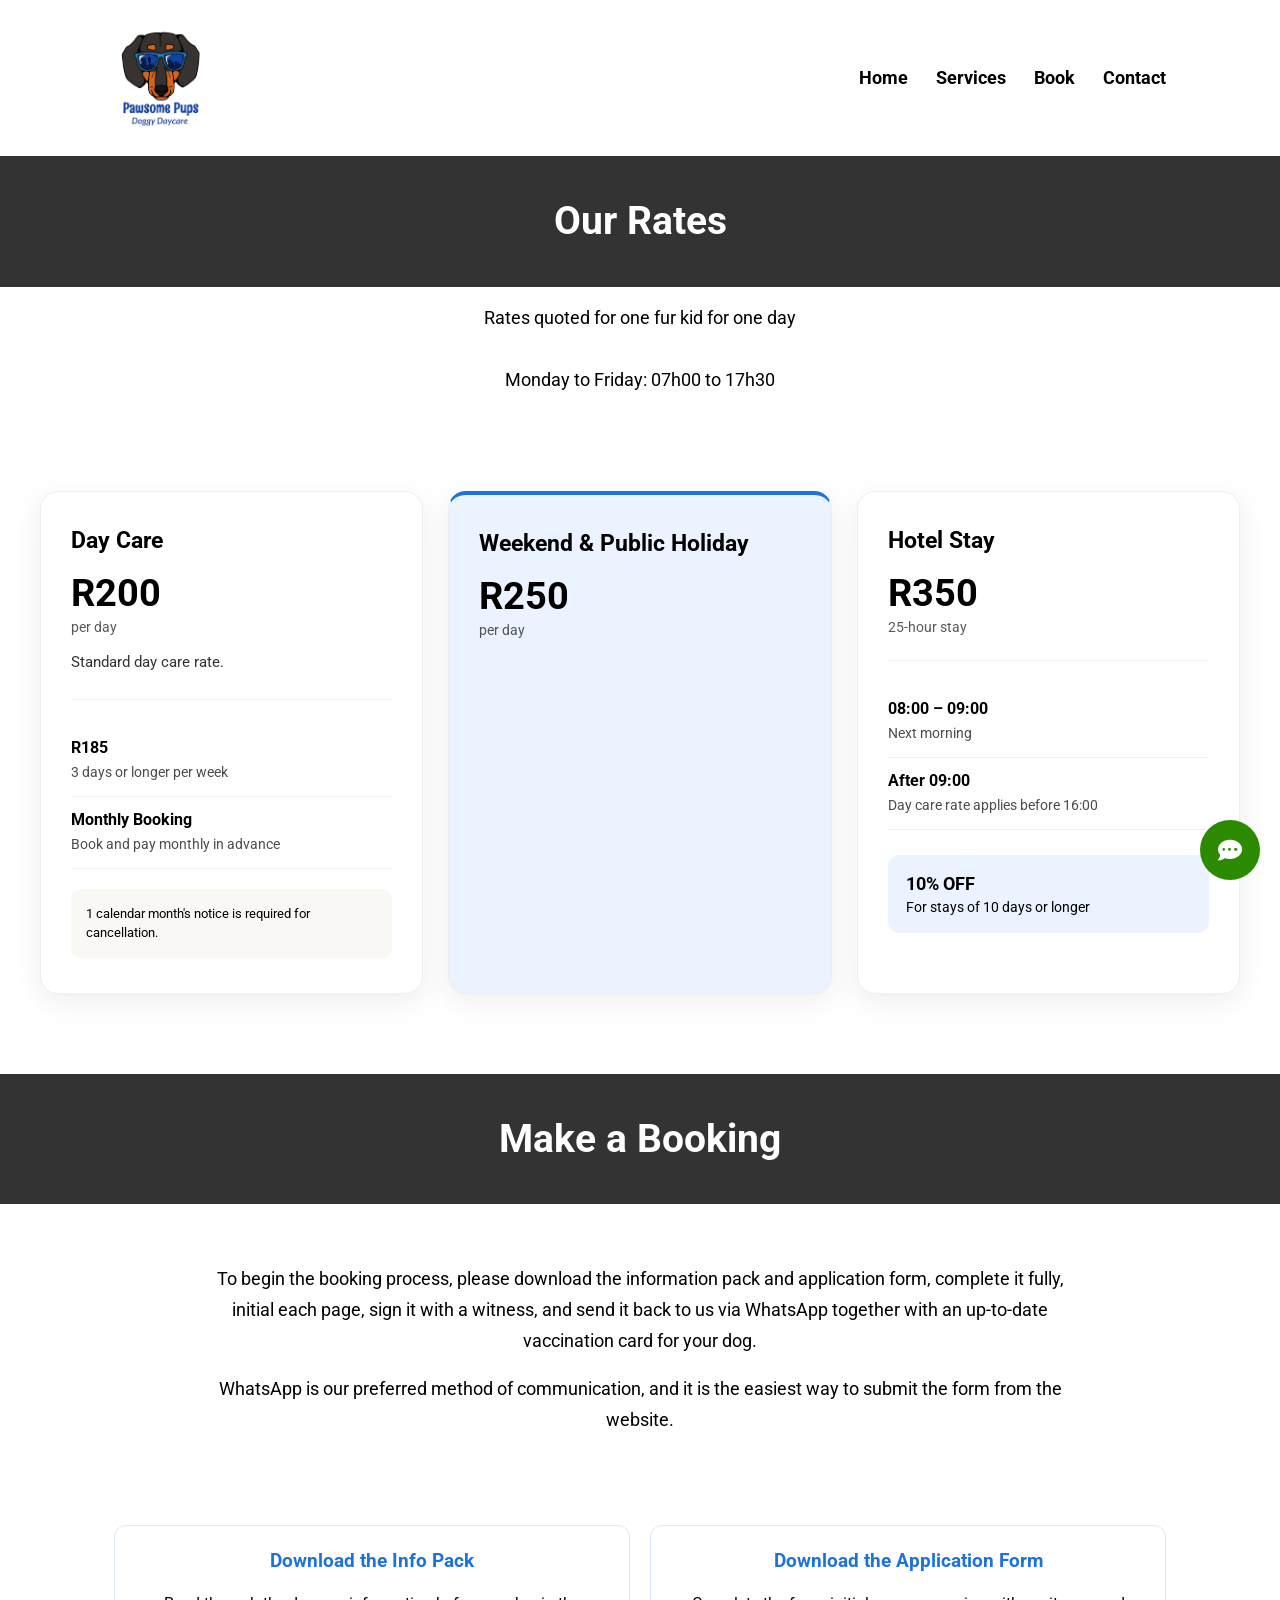
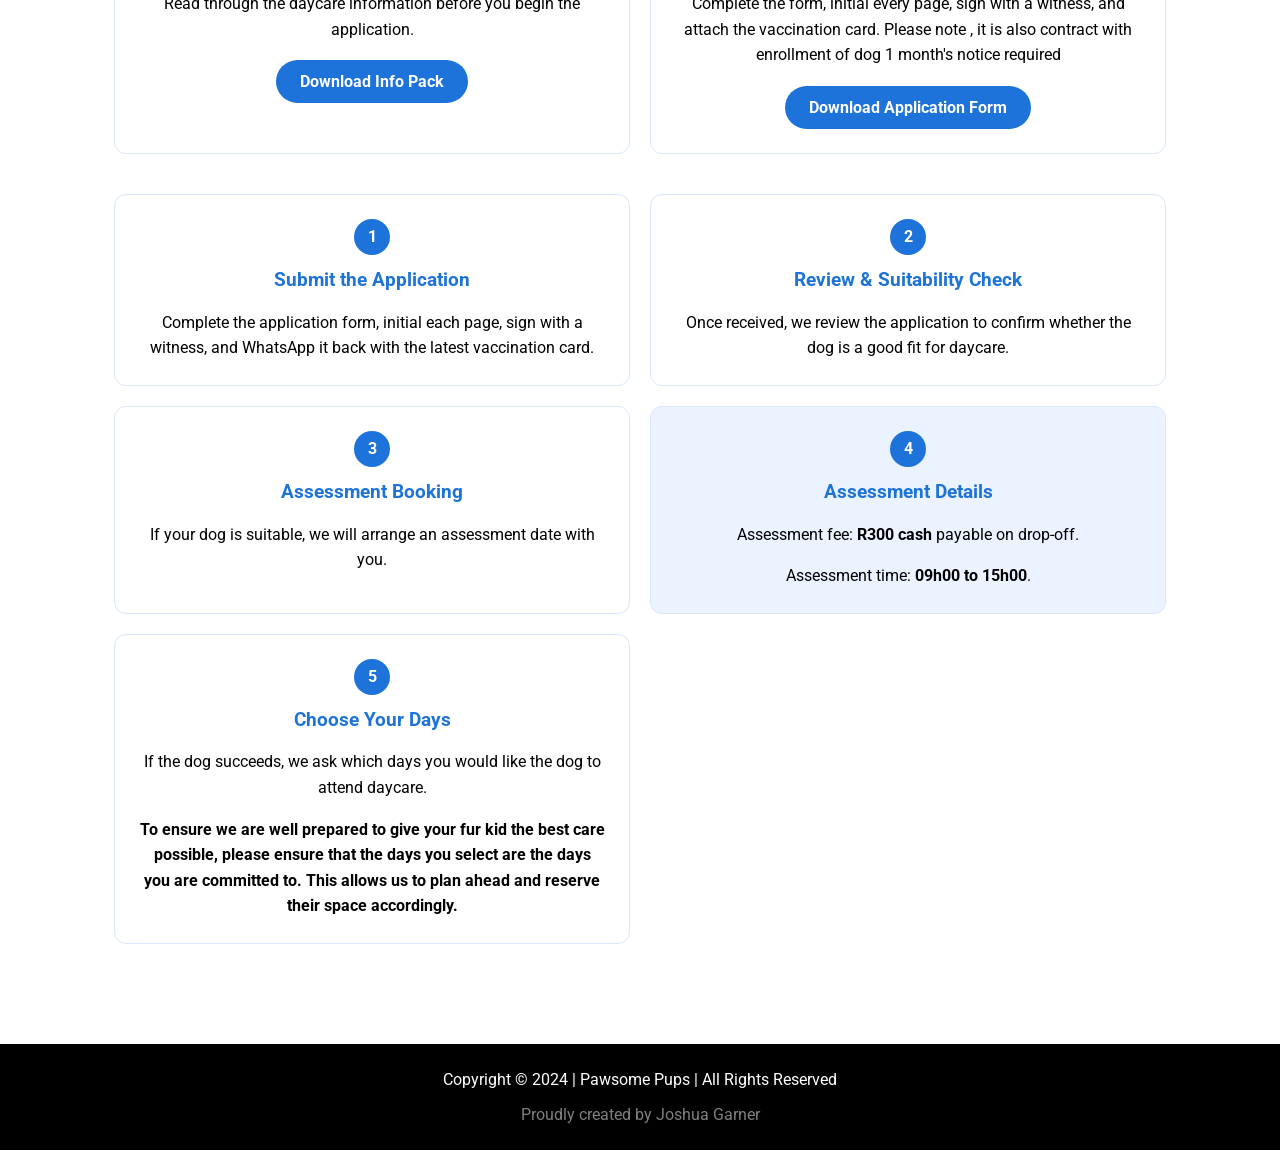
==== booking.html @ 21073483 "Links updated" ====
<!DOCTYPE html>
<html lang="en">
<head>
    <meta charset="UTF-8">
    <meta name="viewport" content="width=device-width, initial-scale=1.0">
    <title>Pawsome Pups</title>
    <link rel="icon" href="/favicon.ico" type="image/x-icon">
    <link rel="preconnect" href="https://fonts.googleapis.com">
    <link rel="preconnect" href="https://fonts.gstatic.com" crossorigin>
    <link href="https://fonts.googleapis.com/css2?family=Roboto:wght@400;500;700&display=swap" rel="stylesheet">
    <link rel="stylesheet" href="styles.css">
    <link rel="stylesheet" href="https://cdnjs.cloudflare.com/ajax/libs/font-awesome/6.1.1/css/all.min.css">
</head>
<body>

    <div class="header">
        <a href="/" class="logo" aria-label="Pawsome Pups Home">
            <img src="img/Logo.png" alt="Pawsome Pups logo" />
        </a>

        <div class="nav-group right-nav navbar">
            <a href="/">Home</a>
            <a href="/services">Services</a>
            <a href="/booking">Book</a>
            <a href="/contact">Contact</a>
        </div>

        <div class="burger">
            <i class="fas fa-bars"></i>
            <i class="fas fa-times" style="display: none;"></i>
        </div>
    </div>

     <div class="title"><h2>Our Rates</h2></div>

    <div class="rates-intro">
      <p>Rates quoted for one fur kid for one day</p>

      <p>Monday to Friday: 07h00 to 17h30 </p>
    </div>
<section class="rates-section">
  <div class="rates-container">


    <div class="rates-grid">

      <!-- Day Care -->
      <div class="rate-card">
        <h3>Day Care</h3>

        <div class="price">
          <span>R200</span>
          <small>per day</small>
        </div>

        <p>Standard day care rate.</p>

        <div class="rate-divider"></div>

        <div class="rate-detail">
          <strong>R185</strong>
          <span>3 days or longer per week</span>
        </div>

        <div class="rate-detail">
          <strong>Monthly Booking</strong>
          <span>Book and pay monthly in advance</span>
        </div>

        <div class="rate-note">
        
          <p>1 calendar month's notice is required for cancellation.</p>
        </div>
      </div>


      <!-- Weekend & Public Holiday -->
      <div class="rate-card highlight-card">
        
        <h3>Weekend & Public Holiday</h3>

        <div class="price">
          <span>R250</span>
          <small>per day</small>
        </div>

        <!-- <p>Special rates apply for weekends and public holidays.</p> -->
      </div>


      <!-- Hotel -->
      <div class="rate-card">
        
        <h3>Hotel Stay</h3>

        <div class="price">
          <span>R350</span>
          <small>25-hour stay</small>
        </div>

        <div class="rate-divider"></div>

        <div class="rate-detail">
          <strong>08:00 – 09:00</strong>
          <span>Next morning</span>
        </div>

        <div class="rate-detail">
          <strong>After 09:00</strong>
          <span>Day care rate applies before 16:00</span>
        </div>

        <div class="discount">
          <strong>10% OFF</strong>
          <span>For stays of 10 days or longer</span>
        </div>
      </div>

    </div>
  </div>
</section>
    </div>

    <div class="title"><h2>Make a Booking</h2></div>
    <div class="booking-section" id="booking">
        <div class="booking-intro">
            <p>
                To begin the booking process, please download the information pack and application form, complete it fully,
                initial each page, sign it with a witness, and send it back to us via WhatsApp together with an up-to-date
                vaccination card for your dog.
            </p>
            <p>
                WhatsApp is our preferred method of communication, and it is the easiest way to submit the
                form from the website.
            </p>
         
        </div>

        <div class="booking-docs">
            <div class="doc-card">
                <h3>Download the Info Pack</h3>
                <p>Read through the daycare information before you begin the application.</p>
                <a href="pdf/Pawsome Pups Doggy Daycare  Information Pack 092026.pdf" download class="doc-button">Download Info Pack</a>
            </div>

            <div class="doc-card">
                <h3>Download the Application Form</h3>
                <p>Complete the form, initial every page, sign with a witness, and attach the vaccination card. Please note , it is also contract with enrollment of dog 1 month's notice required</p>
                <a href="pdf/Pawsome Pups Doggy Daycare Application Form 092026.pdf" download class="doc-button">Download Application Form</a>
            </div>
        </div>

        <div class="booking-steps">
            <div class="step-card">
                <span class="step-number">1</span>
                <h3>Submit the Application</h3>
                <p>Complete the application form, initial each page, sign with a witness, and WhatsApp it back with the latest vaccination card.</p>
            </div>

            <div class="step-card">
                <span class="step-number">2</span>
                <h3>Review & Suitability Check</h3>
                <p>Once received, we review the application to confirm whether the dog is a good fit for daycare.</p>
            </div>

            <div class="step-card">
                <span class="step-number">3</span>
                <h3>Assessment Booking</h3>
                <p>If your dog is suitable, we will arrange an assessment date with you.</p>
            </div>

            <div class="step-card highlight-card">
                <span class="step-number">4</span>
                <h3>Assessment Details</h3>
                <p>Assessment fee: <strong>R300 cash</strong> payable on drop-off.</p>
                <p>Assessment time: <strong>09h00 to 15h00</strong>.</p>
            </div>

            <div class="step-card">
                <span class="step-number">5</span>
                <h3>Choose Your Days</h3>
                <p>If the dog succeeds, we ask which days you would like the dog to attend daycare.</p>
                <p><b>To ensure we are well prepared to give your fur kid the best care possible, please ensure that the days you select are the days you are committed to. This allows us to plan ahead and reserve their space accordingly.</b></p>
            </div>
        </div>

        
    </div>

  <div class="footer">
    <p>Copyright &copy; 2024 | Pawsome Pups | All Rights Reserved</p>
    <p class="creator">Proudly created by <a href="http://joshuagarnerwebsite.com" target="_blank" class="creator-link">Joshua Garner</a></p>
</div>


<div id="socialMediaFloat" class="social-circle">
    <div class="social-icon" id="socialToggle">
        <i class="fas fa-comment-dots"></i>
    </div>
    <a href="https://facebook.com" class="social-icon hidden" target="_blank">
        <i class="fa fa-envelope"></i>
    </a>
    <a href="https://twitter.com" class="social-icon hidden" target="_blank">
        <i class="fa fa-phone"></i>
    </a>
    <a href="https://instagram.com" class="social-icon hidden" target="_blank">
        <i class="fab fa-whatsapp"></i>
    </a>
</div>

<script>
    var socialToggle = document.getElementById('socialToggle');
    var socialIcons = document.querySelectorAll('.social-icon.hidden');

    function toggleSocialIcons() {
        socialIcons.forEach(function(icon, index) {
            setTimeout(function() {
                icon.classList.toggle('hidden');
            }, index * 30);
        });
        socialToggle.children[0].classList.toggle('fa-comment-dots hidden');
        socialToggle.children[0].classList.toggle('fa-times');
    }
    socialToggle.addEventListener('click', toggleSocialIcons);

    document.addEventListener('DOMContentLoaded', function() {
  var burger = document.querySelector('.burger');
  var navbar = document.querySelector('.navbar');

  function toggleMenu() {
    burger.classList.toggle('active');
    navbar.classList.toggle('active');
  }

  burger.addEventListener('click', toggleMenu);
});
</script>

</body>
</html>
---- styles.css ----
body {
  font-family: 'Roboto', Arial, sans-serif;
  margin: 0;
  padding: 0;
  overflow-x: hidden;
  width: 100%;
  max-width: 100vw;
  word-wrap: break-word;
  overflow-wrap: break-word;
}

* {
  box-sizing: border-box;
}

html {
  scroll-behavior: smooth;
  overflow-x: hidden;
  width: 100%;
  overflow-wrap: break-word;
  word-wrap: break-word;
}

.header {
  background-color: #fff;
  color: black;
  padding: 18px 100px;
  display: flex;
  align-items: center;
  justify-content: space-between;
  position: relative;
  gap: 20px;
  min-height: 98px;
}

@media (max-width: 768px) {
  .header {
    padding: 12px 30px;
    min-height: 70px;
  }
}

@media (max-width: 480px) {
  .header {
    padding: 10px 15px;
    min-height: 60px;
  }
}

.logo {
  margin: 0;
  max-width: none;
  text-decoration: none;
  display: flex;
  align-items: center;
  justify-content: flex-start;
  flex-shrink: 0;
}

.logo img {
  display: block;
  max-height: 120px;
  width: auto;
}

@media (max-width: 768px) {
  .logo img {
    max-height: 92px;
  }
}

@media (max-width: 480px) {
  .logo img {
    max-height: 72px;
  }
}

.nav-group {
  display: flex;
  align-items: center;
  gap: 0;
  min-height: 52px;
}

@media (max-width: 768px) {
  .nav-group a {
    font-size: 11px;
    padding: 10px 11px;
  }
}

@media (max-width: 480px) {
  .right-nav {
    display: none;
  }

  .nav-group {
    display: none;
  }
}

.left-nav {
  display: none;
}

.right-nav {
  justify-content: flex-end;
  margin-left: auto;
}

.navbar,
.nav-group {
  display: flex;
}

.navbar a,
.nav-group a {
  display: flex;
  align-items: center;
  justify-content: center;
  color: black;
  text-align: center;
  padding: 12px 14px;
  text-decoration: none;
  font-size: 18px;
  margin-left: 0;
  font-weight: bold;
  line-height: 1.2;
  min-height: 46px;
}

.navbar a:hover,
.nav-group a:hover {
  background-color: #777;
}

.hero-section {
  height: 650px;
  width: 100%;
  position: relative;
  overflow: hidden;
}

@media (max-width: 768px) {
  .hero-section {
    height: 450px;
  }
}

@media (max-width: 480px) {
  .hero-section {
    height: 350px;
  }
}

.hero-slider {
  position: absolute;
  inset: 0;
}

.hero-slide {
  position: absolute;
  inset: 0;
  display: flex;
  align-items: center;
  justify-content: center;
  background-size: cover;
  background-position: center;
  background-repeat: no-repeat;
  opacity: 0;
  transition: opacity 0.8s ease;
}

.hero-slide::after {
  content: '';
  position: absolute;
  inset: 0;
  background: rgba(0, 0, 0, 0.35);
}

.hero-slide.is-active {
  opacity: 1;
}

.slide-1 {
  background-image: linear-gradient(rgba(0, 0, 0, 0.35), rgba(0, 0, 0, 0.35)), url('img/WhatsApp Image 2026-07-29 at 14.00.16 (1).jpeg');
}

.slide-2 {
  background-image: linear-gradient(rgba(0, 0, 0, 0.35), rgba(0, 0, 0, 0.35)),  url('img/WhatsApp Image 2026-07-29 at 13.58.35.jpeg');
}

.slide-3 {
  background-image: linear-gradient(rgba(0, 0, 0, 0.15), rgba(0, 0, 0, 0.15)), url('img/WhatsApp Image 2026-07-29 at 14.10.54.jpeg');
}

.hero-content {
  position: relative;
  z-index: 1;
  text-align: center;
  color: white;
}

.hero-logo {
  max-width: 200px;
  height: auto;
  display: block;
  margin: 0 auto 25px;
}

.hero-content h2 {
  margin-top: 0;
  font-size: 60px;
  padding-bottom: 5px;
}

@media (max-width: 768px) {
  .hero-content h2 {
    font-size: 40px;
  }
}

@media (max-width: 480px) {
  .hero-content h2 {
    font-size: 28px;
  }
}

.hero-content p {
  margin-top: 0;
  margin-bottom: 20px;
  font-size: 30px;
}

@media (max-width: 768px) {
  .hero-content p {
    font-size: 18px;
  }
}

@media (max-width: 480px) {
  .hero-content p {
    font-size: 14px;
    margin-bottom: 15px;
  }
}

.hero-book-btn {
  display: inline-block;
  background: #1d73d9;
  color: #fff;
  text-decoration: none;
  font-weight: bold;
  padding: 14px 28px;
  border-radius: 999px;
  transition: background 0.3s ease, transform 0.3s ease;
}

@media (max-width: 480px) {
  .hero-book-btn {
    padding: 10px 20px;
    font-size: 14px;
  }
}

.hero-book-btn:hover {
  background: #1458ac;
  transform: translateY(-2px);
}

.hero-dots {
  position: absolute;
  left: 50%;
  bottom: 24px;
  transform: translateX(-50%);
  z-index: 2;
  display: flex;
  gap: 10px;
}

.hero-dot {
  width: 12px;
  height: 12px;
  border: none;
  border-radius: 50%;
  background: rgba(255, 255, 255, 0.7);
  cursor: pointer;
}

.hero-dot.is-active {
  background: #fff;
  transform: scale(1.2);
}

.about-section,
.services-section {
  padding: 20px;
  text-align: center;
  width: 100%;
}

@media (max-width: 768px) {
  .about-section,
  .services-section {
    padding: 15px;
  }
}

@media (max-width: 480px) {
  .about-section,
  .services-section {
    padding: 10px;
  }
}

.about-section {
  max-width: 1200px;
  margin: 0 auto;
  padding: 80px 20px;
  border-radius: 18px;
  overflow: hidden;
}

@media (max-width: 768px) {
  .about-section {
    padding: 50px 20px;
  }
}

@media (max-width: 480px) {
  .about-section {
    padding: 30px 15px;
  }
}

.about-grid {
  display: grid;
  grid-template-columns: 1fr 1fr;
  gap: 40px;
  align-items: center;
  text-align: left;
}

@media (max-width: 768px) {
  .about-grid {
    grid-template-columns: 1fr;
    gap: 20px;
  }
}

.about-image-placeholder {
  min-height: 320px;
  background: #f4f4f4;
  border: none;
  border-radius: 0;
  display: flex;
  align-items: center;
  justify-content: center;
  overflow: hidden;
}

.about-image-placeholder img {
  display: block;
  width: 100%;
  height: 100%;
  object-fit: cover;
  border-radius: 18px;
}

.about-copy p {
  margin: 0 0 20px;
  line-height: 1.6;
}

@media (max-width: 480px) {
  .about-copy p {
    margin: 0 0 15px;
    font-size: 14px;
  }
}

.testimonial-cards {
  display: flex;
  justify-content: space-around;
  flex-wrap: wrap;
  margin: 20px 0;
  padding-top: 30px;
  padding-bottom: 30px;
}

.testimonial-section {
  max-width: 900px;
  margin: 0 auto;
  padding: 40px 20px;
  position: relative;
  display: flex;
  align-items: center;
  gap: 20px;
}

.google-review-summary {
  display: flex;
  align-items: center;
  justify-content: center;
  flex-wrap: wrap;
  gap: 9px;
  padding: 26px 16px 0;
  color: #333;
}

.google-review-rating {
  font-size: 24px;
  font-weight: 700;
}

.google-review-stars,
.testimonial-stars {
  color: #f4b400;
  letter-spacing: 3px;
}

.google-review-stars {
  font-size: 21px;
}

.google-review-count {
  font-size: 14px;
  color: #666;
}

.testimonial-slider {
  position: relative;
  min-height: 300px;
  padding: 20px;
  flex: 1;
}

.testimonial-arrow {
  width: 50px;
  height: 50px;
  border: 2px solid #fff;
  border-radius: 50%;
  background-color: #fff;
  color: #1d73d9;
  font-size: 20px;
  cursor: pointer;
  display: flex;
  align-items: center;
  justify-content: center;
  transition: all 0.3s ease;
  flex-shrink: 0;
}

.testimonial-arrow:hover {
  color: #1d73d9;
  transform: scale(1.1);
  box-shadow: 0 4px 12px rgba(29, 115, 217, 0.4);
}

.testimonial-prev {
  order: -1;
}

.testimonial-next {
  order: 1;
}

.testimonial-slide {
  display: none;
  opacity: 0;
  transition: opacity 0.6s ease-in-out;
}

.testimonial-slide.is-active {
  display: block;
  opacity: 1;
}

.testimonial-card {
  flex-basis: 30%;
  box-shadow: 0 10px 28px rgba(0, 0, 0, 0.16);
  margin: 10px auto;
  padding: 40px 30px;
  text-align: center;
  border-radius: 16px;
  transition: transform 0.3s ease, box-shadow 0.3s ease;
  background: #fff;
  max-width: 600px;
}

.testimonial-card:hover {
  transform: translateY(-8px) scale(1.02);
  box-shadow: 0 8px 18px rgba(0,0,0,0.22);
}

.testimonial-card p {
  font-style: italic;
  text-align: center;
  font-size: 16px;
  line-height: 1.6;
  color: #333;
}

.testimonial-card blockquote {
  margin: 16px 0;
  color: #333;
  font-size: 16px;
  font-style: italic;
  line-height: 1.7;
  text-align: center;
}

.testimonial-author {
  margin: 20px 0 0;
  font-style: normal !important;
  font-weight: 700;
}

.testimonial-author span {
  display: block;
  margin-top: 6px;
  color: #777;
  font-size: 13px;
  font-weight: 400;
}

.testimonial-stars {
  font-size: 20px;
}

.testimonial-author p {
  margin-top: 20px;
}

.testimonial-dots {
  display: flex;
  justify-content: center;
  gap: 12px;
  padding: 20px 0;
  margin-top: 20px;
}

.testimonial-dot {
  width: 12px;
  height: 12px;
  border: 2px solid #1d73d9;
  border-radius: 50%;
  background-color: transparent;
  cursor: pointer;
  transition: background-color 0.3s ease, transform 0.3s ease;
  padding: 0;
}

.testimonial-dot:hover {
  transform: scale(1.2);
}

.testimonial-dot.is-active {
  background-color: #1d73d9;
}

.testimonial-pagination {
  display: flex;
  justify-content: center;
  padding: 0 0 24px;
  width: 100%;
}

.google-reviews-link-wrap {
  padding: 0 16px 42px;
  text-align: center;
}

.google-reviews-link {
  display: inline-block;
  padding: 12px 22px;
  border-radius: 6px;
  background: #1d73d9;
  color: #fff;
  font-weight: 700;
  text-decoration: none;
  transition: background-color 0.2s ease, transform 0.2s ease;
}

.google-reviews-link:hover {
  background: #1559a8;
  transform: translateY(-2px);
}

@media (max-width: 768px) {
  .testimonial-section {
    padding: 30px 10px;
    gap: 10px;
  }

  .testimonial-arrow {
    width: 40px;
    height: 40px;
    font-size: 16px;
  }

  .testimonial-card {
    flex-basis: 45%;
    padding: 30px 20px;
  }
}

@media (max-width: 480px) {
  .testimonial-section {
    gap: 8px;
    padding: 20px 10px;
  }

  .testimonial-arrow {
    width: 36px;
    height: 36px;
    font-size: 14px;
  }

  .testimonial-card {
    flex-basis: 100%;
    padding: 25px 15px;
  }
  
  .testimonial-card p {
    font-size: 14px;
  }

  .testimonial-card blockquote {
    font-size: 14px;
  }
}

.title {
  background-color: #333;
  color: #fff;
  font-size: 26px;
  text-align: center;
  margin: 0;
  padding: 10px 0;
}

@media (max-width: 768px) {
  .title {
    font-size: 22px;
    padding: 8px 0;
  }
}

@media (max-width: 480px) {
  .title {
    font-size: 18px;
    padding: 6px 0;
  }
}

.services-section {
  background-color: #fff;
}

.footer {
  background-color: #000;
  color: white;
  text-align: center;
  padding: 10px 20px;
  position: relative;
  bottom: 0;
  width: 100%;
}

@media (max-width: 480px) {
  .footer {
    padding: 8px 10px;
  }
}

.footer p {
  text-align: center;
}

.creator {
  text-align: center;
  opacity: 0.5;
}

.creator-link {
  text-decoration: none;
  color: inherit;
}

.creator-link:hover {
  text-decoration: underline;
}

.product-cards {
  display: flex;
  justify-content: space-around;
  flex-wrap: wrap;
  margin: 10px 0;
}

@media (max-width: 768px) {
  .product-cards {
    flex-direction: column;
    align-items: center;
  }
}

.product-card {
  flex-basis: 40%;
  box-shadow: 0 4px 12px rgba(0, 0, 0, 0.12);
  margin: 10px;
  padding: 10px;
  text-align: center;
  display: flex;
  flex-direction: column;
  border-radius: 16px;
  transition: transform 0.3s ease, box-shadow 0.3s ease;
}

@media (max-width: 768px) {
  .product-card {
    flex-basis: 90%;
    max-width: 100%;
    margin: 10px 0;
  }
}

@media (max-width: 480px) {
  .product-card {
    flex-basis: 100%;
    margin: 10px 0;
    padding: 15px;
  }
}

.product-card:hover {
  transform: translateY(-8px) scale(1.02);
  box-shadow: 0 8px 18px rgba(0,0,0,0.22);
}

.product-card img {
  max-width: 100%;
  height: auto;
  border-radius: 5px;
}

.services-page-intro {
  max-width: 1100px;
  margin: 0 auto;
  padding: 30px 20px 0;
  text-align: center;
}

@media (max-width: 480px) {
  .services-page-intro {
    padding: 15px 10px 0;
  }
}

.services-page-intro .container.narrow {
  max-width: 800px;
  margin: 0 auto;
  text-align: center;
}

.services-page-intro p {
  margin: 0;
  font-size: 18px;
  line-height: 1.7;
  text-align: center;
}

@media (max-width: 768px) {
  .services-page-intro p {
    font-size: 1rem;
  }
}

@media (max-width: 480px) {
  .services-page-intro p {
    font-size: 0.9rem;
  }
}

.services-page-services {
  padding-top: 10px;
}

.facilities-section {
  max-width: 1200px;
  margin: 0 auto;
  padding: 30px 20px 50px;
}

@media (max-width: 768px) {
  .facilities-section {
    padding: 20px 15px 30px;
  }
}

@media (max-width: 480px) {
  .facilities-section {
    padding: 15px 10px 20px;
  }
}

.facilities-gallery {
  display: grid;
  grid-template-columns: repeat(3, minmax(0, 1fr));
  gap: 24px;
}

@media (max-width: 768px) {
  .facilities-gallery {
    grid-template-columns: repeat(2, minmax(0, 1fr));
    gap: 16px;
  }
}

@media (max-width: 480px) {
  .facilities-gallery {
    grid-template-columns: 1fr;
    gap: 12px;
  }
}

.facility-card {
  background: #fff;
  border-radius: 16px;
  box-shadow: 0 4px 12px rgba(0, 0, 0, 0.08);
  overflow: hidden;
  text-align: center;
  transition: transform 0.3s ease, box-shadow 0.3s ease;
  cursor: pointer;
}

.facility-card:hover {
  transform: translateY(-4px);
  box-shadow: 0 8px 20px rgba(0, 0, 0, 0.12);
}

.facility-card img {
  display: block;
  width: 100%;
  height: 380px;
  object-fit: cover;
  transition: transform 0.3s ease;
}

@media (max-width: 768px) {
  .facility-card img {
    height: 370px;
  }
}

@media (max-width: 480px) {
  .facility-card img {
    height: 350px;
  }
}

.facility-card:hover img {
  transform: scale(1.05);
}

.facility-card h3 {
  margin: 0;
  padding: 16px;
  color: #1d73d9;
}

@media (max-width: 480px) {
  .facility-card h3 {
    padding: 12px;
    font-size: 16px;
  }
}

.service-view-btn {
  display: inline-block;
  margin: 18px auto 0;
  background: #1d73d9;
  color: #fff;
  text-decoration: none;
  font-weight: bold;
  padding: 10px 20px;
  border-radius: 999px;
  transition: background 0.3s ease, transform 0.3s ease;
}

.service-view-btn:hover {
  background: #1458ac;
  transform: translateY(-2px);
}



.rates-intro p {
  margin: 0 0 18px;
  font-size: 18px;
  line-height: 1.5;
  text-align: center;
  padding-top: 17px;
}

.rates-section {
  padding: 80px 20px;
}

.rates-container {
  max-width: 1200px;
  margin: 0 auto;
}

.rates-heading {
  text-align: center;
  max-width: 650px;
  margin: 0 auto 45px;
}

.rates-label {
  display: inline-block;
  font-size: 13px;
  font-weight: 700;
  letter-spacing: 2px;
  margin-bottom: 10px;
  text-transform: uppercase;
}

.rates-heading h2 {
  margin: 0 0 12px;
  font-size: 38px;
  line-height: 1.2;
}

.rates-heading p {
  margin: 0;
  font-size: 16px;
  line-height: 1.6;
}

/* Cards */

.rates-grid {
  display: grid;
  grid-template-columns: repeat(3, 1fr);
  gap: 25px;
}

.rate-card {
  background: #ffffff;
  border-radius: 18px;
  padding: 35px 30px;
  box-shadow: 0 8px 30px rgba(0, 0, 0, 0.07);
  border: 1px solid #eee;
  transition: transform 0.3s ease, box-shadow 0.3s ease;
}

.rate-card:hover {
  transform: translateY(-5px);
  box-shadow: 0 15px 35px rgba(0, 0, 0, 0.1);
}

/* Icon */

.rate-icon {
  width: 55px;
  height: 55px;
  display: flex;
  align-items: center;
  justify-content: center;
  background: #f5eee7;
  border-radius: 50%;
  font-size: 25px;
  margin-bottom: 20px;
}

.rate-card h3 {
  font-size: 23px;
  margin: 0 0 20px;
}

/* Main price */

.price {
  margin-bottom: 15px;
}

.price span {
  display: block;
  font-size: 38px;
  font-weight: 700;
  line-height: 1;
}

.price small {
  display: block;
  margin-top: 7px;
  font-size: 14px;
  opacity: 0.65;
}

.rate-card > p {
  font-size: 15px;
  line-height: 1.6;
  opacity: 0.8;
}

/* Divider */

.rate-divider {
  height: 1px;
  background: #eee;
  margin: 25px 0;
}

/* Details */

.rate-detail {
  display: flex;
  flex-direction: column;
  gap: 5px;
  padding: 13px 0;
  border-bottom: 1px solid #f1f1f1;
}

.rate-detail strong {
  font-size: 16px;
}

.rate-detail span {
  font-size: 14px;
  line-height: 1.5;
  opacity: 0.7;
}

/* Notice */

.rate-note {
  display: flex;
  gap: 10px;
  align-items: flex-start;
  margin-top: 20px;
  padding: 15px;
  background: #faf8f5;
  border-radius: 10px;
}

.rate-note span {
  font-size: 18px;
}

.rate-note p {
  margin: 0;
  font-size: 13px;
  line-height: 1.5;
}

/* Discount */

.discount {
  margin-top: 25px;
  padding: 18px;
  border-radius: 12px;
  background: #EAF3FF;
  display: flex;
  flex-direction: column;
  gap: 5px;
}

.discount strong {
  font-size: 18px;
}

.discount span {
  font-size: 14px;
}

/* Highlight card */

.highlight-card {
  border-top: 4px solid #1d73d9;
}


/* =========================
   MOBILE
========================= */

@media (max-width: 900px) {
  .rates-grid {
    grid-template-columns: 1fr;
    max-width: 550px;
    margin: 0 auto;
  }

  .rates-heading h2 {
    font-size: 32px;
  }
}

@media (max-width: 480px) {
  .rates-section {
    padding: 60px 15px;
  }

  .rate-card {
    padding: 28px 22px;
  }

  .rates-heading h2 {
    font-size: 28px;
  }

  .price span {
    font-size: 34px;
  }
}
.contact-section {
  padding: 50px 0;
  background-color: #000;
  color: #fff;
  font-family: 'Helvetica Neue', Helvetica, Arial, sans-serif;
}

@media (max-width: 768px) {
  .contact-section {
    padding: 30px 0;
  }
}

@media (max-width: 480px) {
  .contact-section {
    padding: 20px 0;
  }
}

.contact-section .container {
  width: 80%;
  max-width: 1200px;
  margin: 0 auto;
  text-align: center;
}

.contact-section h2 {
  font-size: 2.5rem;
  color: #fff;
  margin-bottom: 30px;
}

@media (max-width: 768px) {
  .contact-section h2 {
    font-size: 2rem;
    margin-bottom: 20px;
  }
}

@media (max-width: 480px) {
  .contact-section h2 {
    font-size: 1.5rem;
    margin-bottom: 15px;
  }
}

.contact-section p {
  font-size: 1.1rem;
  line-height: 1.6;
  margin: 15px 0;
}

@media (max-width: 768px) {
  .contact-section p {
    font-size: 1rem;
    margin: 12px 0;
  }
}

@media (max-width: 480px) {
  .contact-section p {
    font-size: 0.9rem;
    margin: 10px 0;
  }
}

.contact-info p {
  background: #fff;
  color: #333;
  display: inline-block;
  margin: 10px;
  padding: 15px 25px;
  box-shadow: 0 2px 5px rgba(0,0,0,0.1);
  border-radius: 5px;
}

@media (max-width: 480px) {
  .contact-info p {
    display: block;
    margin: 10px 0;
    padding: 12px 15px;
    font-size: 14px;
  }
}

.contact-page-section {
  max-width: 1100px;
  margin: 0 auto;
  padding: 40px 20px 20px;
}

.contact-page-grid {
  display: grid;
  grid-template-columns: repeat(2, minmax(0, 1fr));
  gap: 20px;
}

@media (max-width: 768px) {
  .contact-page-grid {
    grid-template-columns: 1fr;
  }
}

.contact-page-card {
  background: #ffffff;
  border: 1px solid #d9e7fb;
  border-radius: 12px;
  padding: 24px;
  text-align: center;
  box-shadow: 0 2px 8px rgba(29, 115, 217, 0.08);
}

@media (max-width: 480px) {
  .contact-page-card {
    padding: 16px;
  }
}

.contact-page-card h3 {
  margin-top: 0;
  color: #1d73d9;
}

.contact-card-wide {
  grid-column: 1 / -1;
}

.contact-page-actions {
  display: flex;
  justify-content: center;
  gap: 16px;
  flex-wrap: wrap;
  margin-top: 28px;
}

@media (max-width: 480px) {
  .contact-page-actions {
    flex-direction: column;
    gap: 10px;
  }
  
  .contact-page-actions a {
    width: 100%;
  }
}

.contact-map-wrap {
  max-width: 1100px;
  margin: 0 auto 40px;
  padding: 0 20px;
}

@media (max-width: 480px) {
  .contact-map-wrap {
    margin: 0 auto 30px;
    padding: 0 10px;
  }
}

.contact-map-wrap iframe {
  width: 100%;
  max-width: 100%;
  display: block;
  border-radius: 12px;
}

@media (max-width: 768px) {
  .contact-section .container {
      width: 90%;
  }

  .contact-section h2 {
      font-size: 2rem;
  }

  .contact-page-grid {
      grid-template-columns: 1fr;
  }
}

@media (max-width: 768px) {
  .product-card {
      flex-basis: 45%;
  }
}

@media (max-width: 480px) {
  .product-card {
      flex-basis: 100%;
  }
}

.social-circle {
  position: fixed;
  bottom: 10px;
  right: 20px;
  z-index: 1000;
  display: flex;
    flex-direction: column-reverse;
    align-items: center;
}

@media (max-width: 480px) {
  .social-circle {
    right: 10px;
    bottom: 80px;
  }
}

.social-icon {
  width: 60px;
  height: 60px;
  border-radius: 50%;
  background-color: #2c8a01;
  color: white;
  display: flex;
  align-items: center;
  justify-content: center;
  margin-bottom: 10px;
  transition: transform 0.3s ease, opacity 0.3s ease;
  cursor: pointer;
  text-decoration: none;
  font-size: 24px;
  position: relative;
}

@media (max-width: 480px) {
  .social-icon {
    width: 50px;
    height: 50px;
    font-size: 18px;
    margin-bottom: 8px;
  }
}

.social-icon i.fa-times {
  display: none;
}

.social-icon.active i.fa-comment {
  display: none;
}

.social-icon.active i.fa-times {
  display: inline-block;
  color: #fff;
}

.hidden {
  transform: translateY(60px);
    opacity: 0;
    visibility: hidden;
    transition: transform 0.3s ease, opacity 0.3s ease, visibility 0.3s ease;
}

.booking-section {
  max-width: 1100px;
  height: 100%;
  margin: 0 auto;
  padding: 40px 24px 60px;
  background-color: #fff;
  border-radius: 12px;
  text-align: center;
}

@media (max-width: 480px) {
  .booking-section {
    padding: 20px 15px 40px;
  }
}

.booking-section,
.booking-section * {
  text-align: center;
}

.booking-intro {
  max-width: 860px;
  margin: 0 auto 32px;
  padding-top: 20px;
  padding-bottom: 40px;
}

.booking-intro p {
  margin: 0 0 18px;
  font-size: 18px;
  line-height: 1.7;
}

@media (max-width: 480px) {
  .booking-intro p {
    font-size: 16px;
    margin: 0 0 12px;
  }
}

.booking-docs {
  display: grid;
  grid-template-columns: repeat(2, minmax(0, 1fr));
  gap: 20px;
  margin: 30px 0 40px;
}

@media (max-width: 768px) {
  .booking-docs {
    grid-template-columns: 1fr;
  }
}

.doc-card,
.step-card {
  background: #ffffff;
  border: 1px solid #d9e7fb;
  border-radius: 12px;
  padding: 24px;
}

@media (max-width: 480px) {
  .doc-card,
  .step-card {
    padding: 16px;
  }
}

.doc-card h3,
.step-card h3 {
  margin-top: 0;
  color: #1d73d9;
}

.doc-card p,
.step-card p {
  margin-bottom: 0;
  line-height: 1.6;
}

.doc-button,
.booking-button {
  display: inline-block;
  margin-top: 18px;
  background-color: #1d73d9;
  color: #fff;
  text-decoration: none;
  font-weight: bold;
  padding: 12px 24px;
  border-radius: 999px;
  transition: background-color 0.3s ease, transform 0.3s ease;
}

@media (max-width: 480px) {
  .doc-button,
  .booking-button {
    width: 100%;
    padding: 10px 16px;
    margin-top: 12px;
    font-size: 14px;
  }
}

.doc-button:hover,
.booking-button:hover {
  background-color: #1458ac;
  transform: translateY(-2px);
}

.booking-steps {
  display: grid;
  grid-template-columns: repeat(2, minmax(0, 1fr));
  gap: 20px;
  margin: 0 auto 40px;
}

@media (max-width: 768px) {
  .booking-steps {
    grid-template-columns: 1fr;
  }
}

.step-card {
  text-align: center;
}

.step-number {
  display: inline-flex;
  align-items: center;
  justify-content: center;
  width: 36px;
  height: 36px;
  border-radius: 50%;
  background: #1d73d9;
  color: #fff;
  font-weight: bold;
  margin-bottom: 14px;
}

@media (max-width: 480px) {
  .step-number {
    width: 32px;
    height: 32px;
    font-size: 14px;
  }
}

.highlight-card {
  background: #eaf3ff;
}

.booking-actions {
  display: flex;
  justify-content: center;
  gap: 16px;
  flex-wrap: wrap;
}

@media (max-width: 480px) {
  .booking-actions {
    flex-direction: column;
    gap: 10px;
  }
  
  .booking-actions a {
    width: 100%;
  }
}

.whatsapp-button {
  background-color: #25d366;
}

.whatsapp-button:hover {
  background-color: #1ea954;
}

.email-button {
  background-color: #1d73d9;
}

@media (max-width: 768px) {
  .booking-docs,
  .booking-steps {
    grid-template-columns: 1fr;
  }
}

@media (max-width: 768px) {
  .header {
    padding: 10px 20px;
  }

  .logo {
    max-width: none;
  }

  .navbar a {
    font-size: 16px;
    padding: 10px 15px;
  }

  .hero-section {
    height: 550px;
  }

  .hero-content h2 {
    font-size: 40px;
  }

  .hero-content p {
    font-size: 22px;
  }

  .about-grid {
    grid-template-columns: 1fr;
  }

  .about-section,
  .services-section {
    padding-left: 10px;
    padding-right: 10px;
  }

  .about-image,
  .product-card img {
    max-width: 100%;
  }

  .product-cards {
    flex-direction: column;
  }

  .product-card {
    flex-basis: 100%;
    margin: 10px 0;
  }

  .contact-section .container {
    width: 90%;
  }
}

@media (max-width: 480px) {
  .navbar {
    flex-direction: column;
    align-items: flex-start;
  }

  .navbar a {
    width: 100%;
    margin-left: 0;
    padding: 10px;
  }

  .hero-section {
    height: 480px;
  }

  .hero-content h2 {
    font-size: 35px;
  }

  .hero-content p {
    font-size: 18px;
  }

  .hero-book-btn {
    padding: 12px 22px;
  }

  .contact-info p {
    padding: 10px 15px;
  }

  .about-section {
    padding-left: 30px;
    padding-right: 30px;
  }

  .hero-logo {
    width: 60%;
  }

  .logo {
    max-width: none;
    height: auto;
    font-size: 20px;
  }
}

@media (max-width: 480px) {
  .social-circle {
    right: 10px;
  }
}

.burger {
  display: none;
  cursor: pointer;
}

.burger i {
  font-size: 24px;
}

@media (max-width: 480px) {
  .hero-section {
    height: 480px;
  }

  .burger {
    display: block;
    padding: 0;
    margin: 0;
    background: none;
    border: none;
    color: black;
  }

  .navbar {
    display: none;
    flex-direction: column;
    align-items: flex-start;
    width: 100%;
    position: absolute;
    top: 100%;
    left: 0;
    right: 0;
    background-color: #fff;
    transition: top 0.3s;
    z-index: 999;
    text-align: center;
    margin: 0;
    padding: 0;
  }

  .navbar a {
    background-color: #fff;
    display: flex;
    width: 100%;
    text-align: center;
    padding: 10px;
    
  }

  .navbar.active {
    display: flex;
    top: 100%;
  }
}
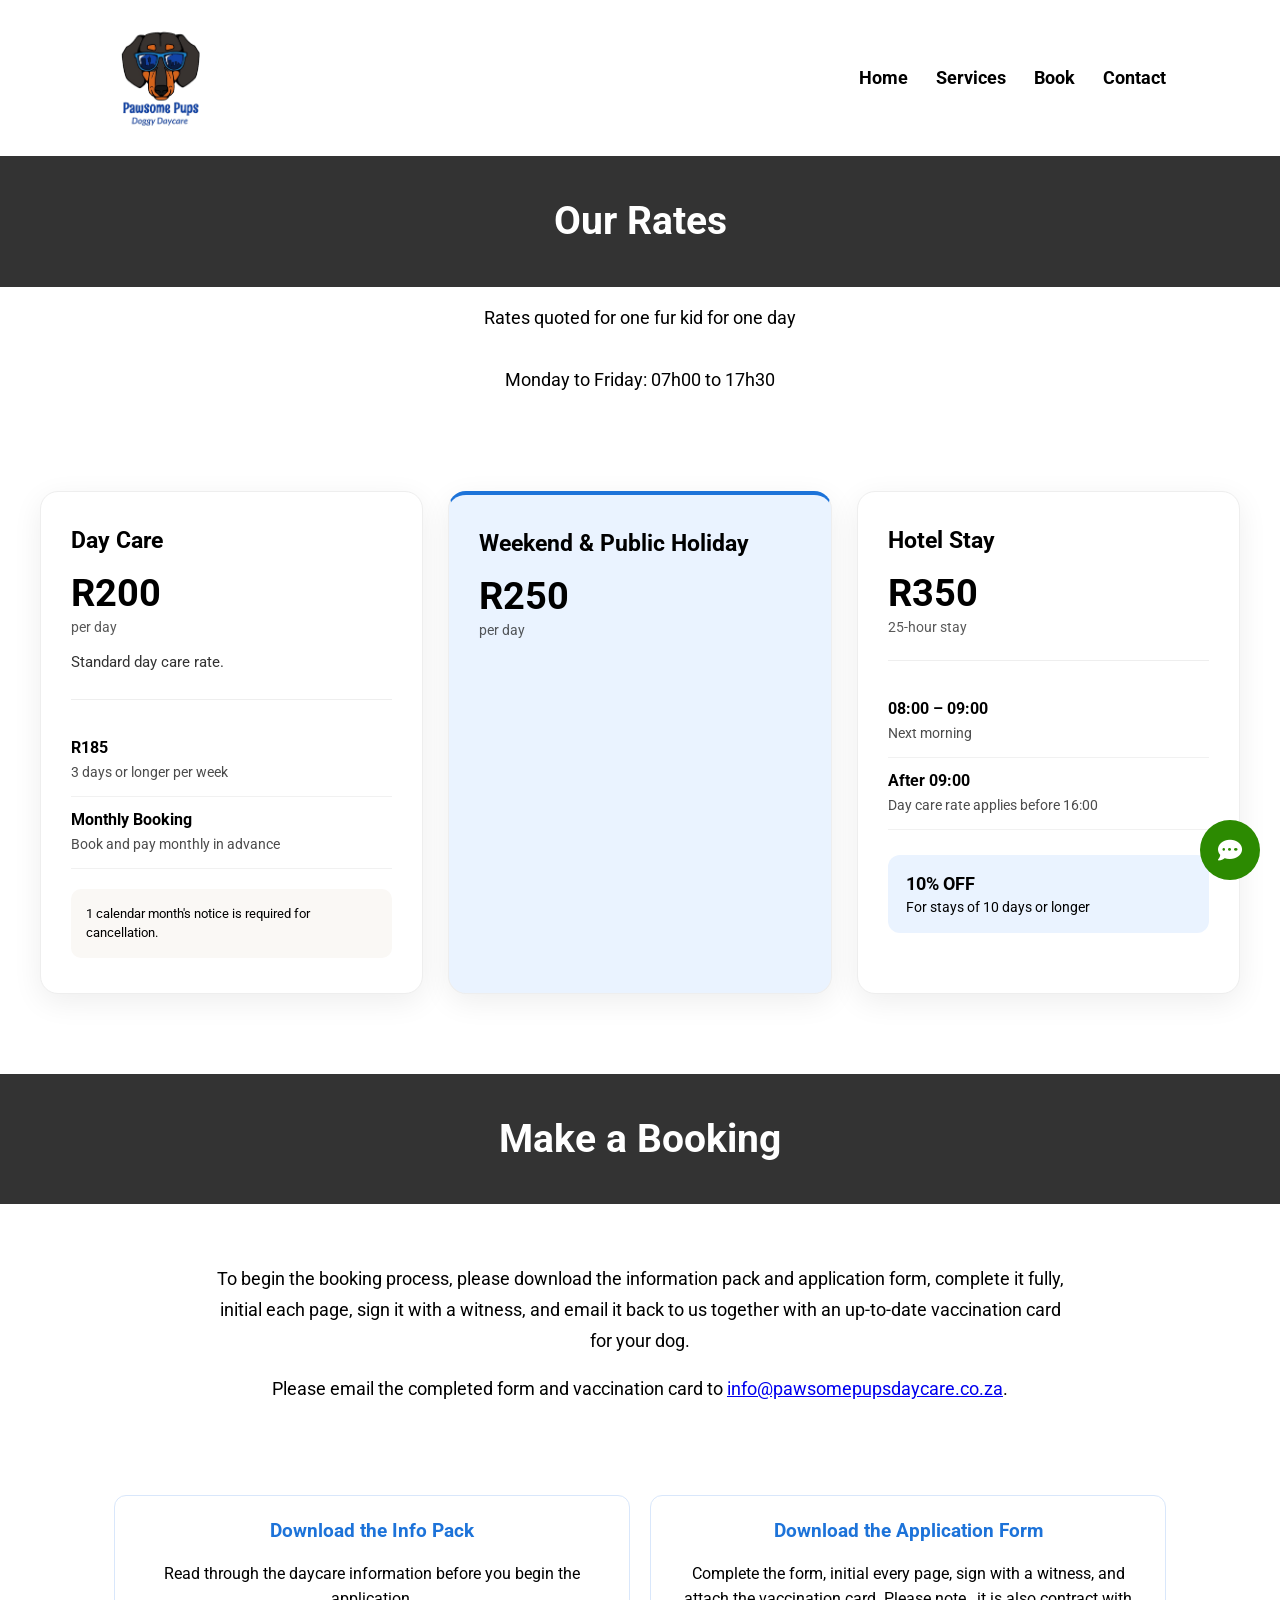
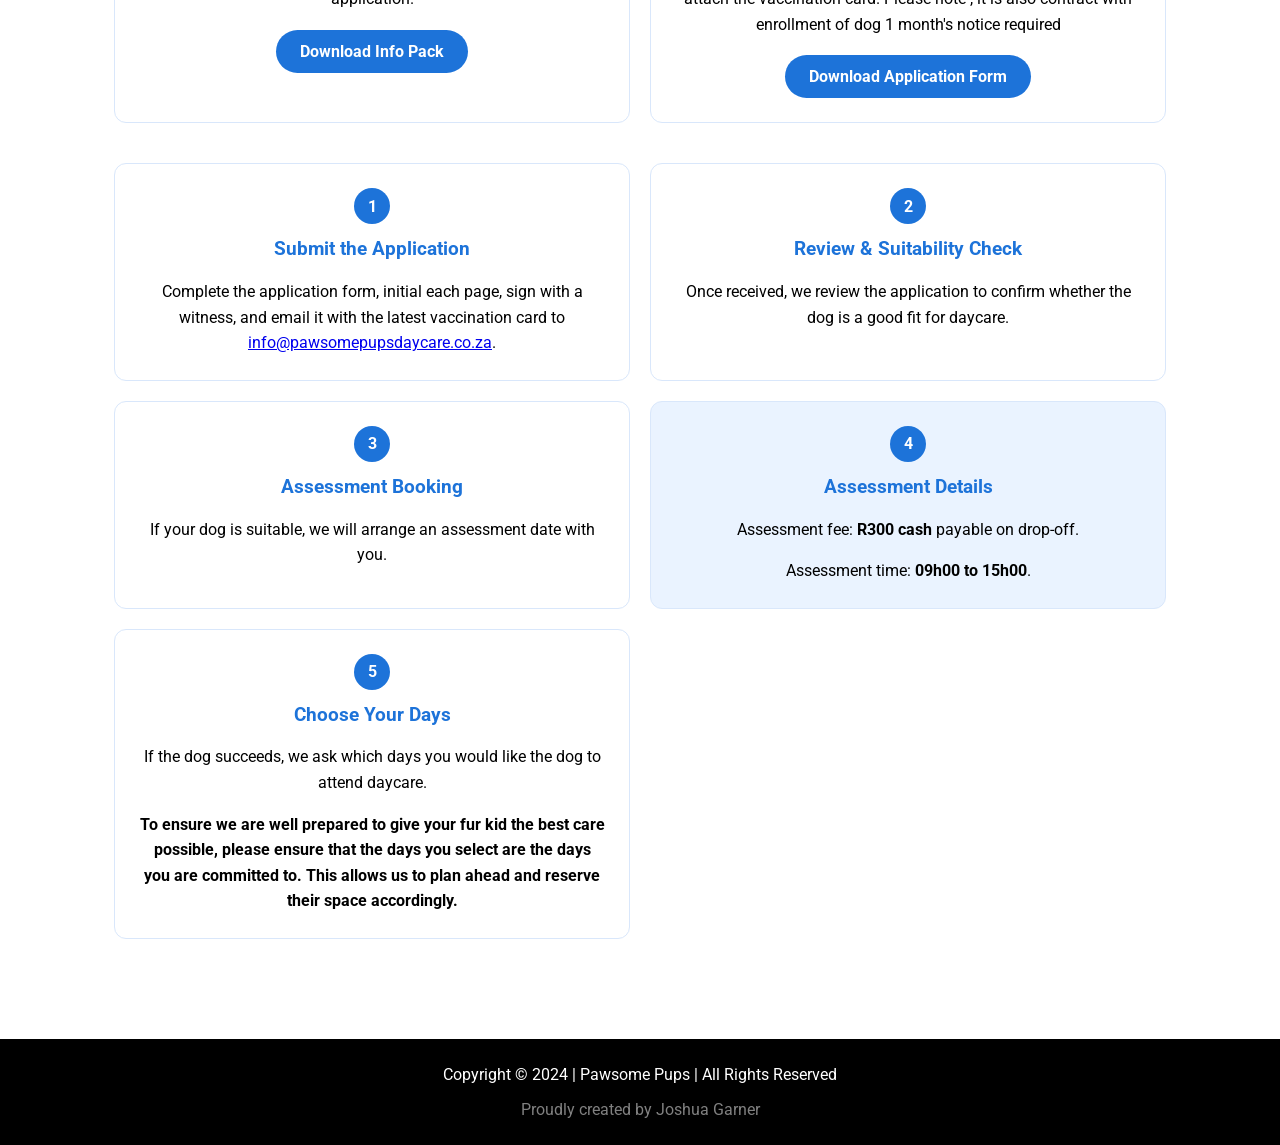
==== commit 44897765: "Updated text" ====
--- a/booking.html
+++ b/booking.html
@@ -14,15 +14,15 @@
 <body>
 
     <div class="header">
-        <a href="/" class="logo" aria-label="Pawsome Pups Home">
+        <a href="index.html" class="logo" aria-label="Pawsome Pups Home">
             <img src="img/Logo.png" alt="Pawsome Pups logo" />
         </a>
 
         <div class="nav-group right-nav navbar">
-            <a href="/">Home</a>
-            <a href="/services">Services</a>
-            <a href="/booking">Book</a>
-            <a href="/contact">Contact</a>
+            <a href="index.html">Home</a>
+            <a href="services.html">Services</a>
+            <a href="booking.html">Book</a>
+            <a href="contact.html">Contact</a>
         </div>
 
         <div class="burger">
@@ -126,12 +126,11 @@
         <div class="booking-intro">
             <p>
                 To begin the booking process, please download the information pack and application form, complete it fully,
-                initial each page, sign it with a witness, and send it back to us via WhatsApp together with an up-to-date
+                initial each page, sign it with a witness, and email it back to us together with an up-to-date
                 vaccination card for your dog.
             </p>
             <p>
-                WhatsApp is our preferred method of communication, and it is the easiest way to submit the
-                form from the website.
+                Please email the completed form and vaccination card to <a href="mailto:info@pawsomepupsdaycare.co.za">info@pawsomepupsdaycare.co.za</a>.
             </p>
          
         </div>
@@ -154,7 +153,7 @@
             <div class="step-card">
                 <span class="step-number">1</span>
                 <h3>Submit the Application</h3>
-                <p>Complete the application form, initial each page, sign with a witness, and WhatsApp it back with the latest vaccination card.</p>
+                <p>Complete the application form, initial each page, sign with a witness, and email it with the latest vaccination card to <a href="mailto:info@pawsomepupsdaycare.co.za">info@pawsomepupsdaycare.co.za</a>.</p>
             </div>
 
             <div class="step-card">
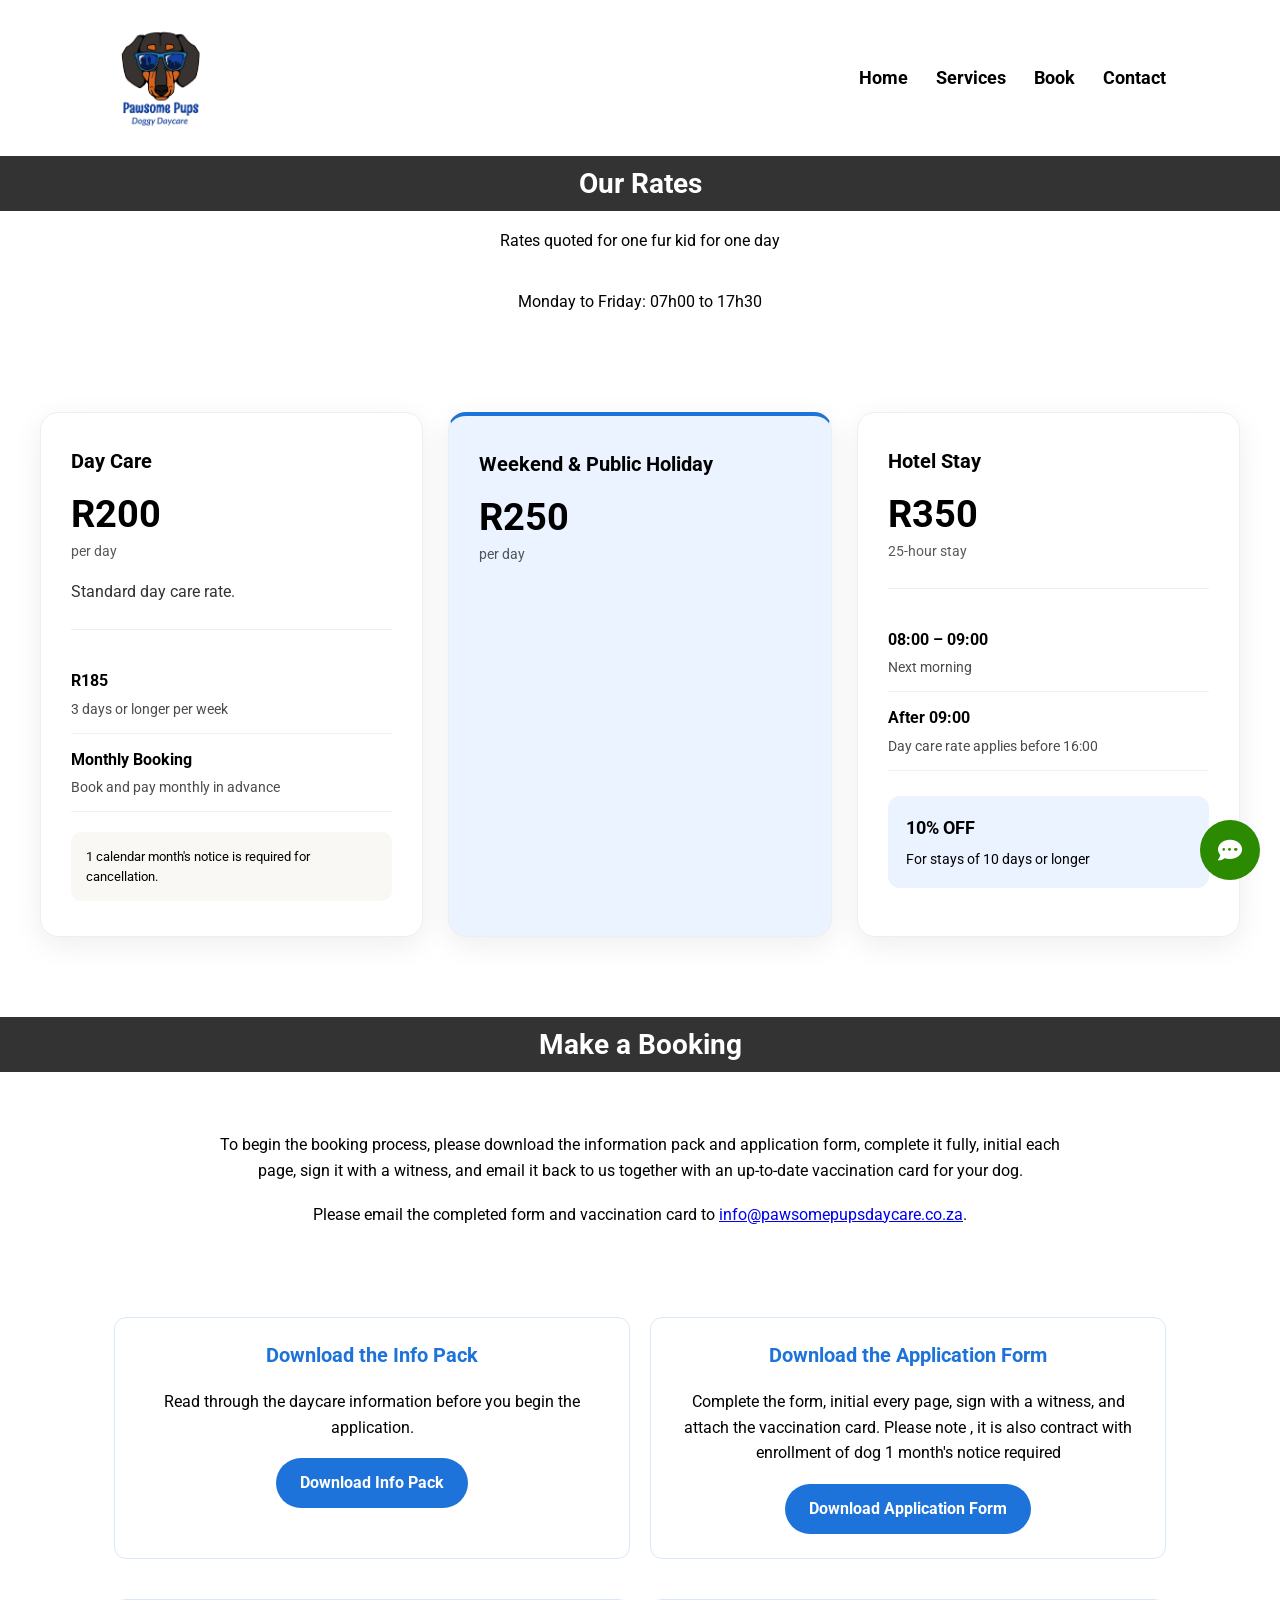
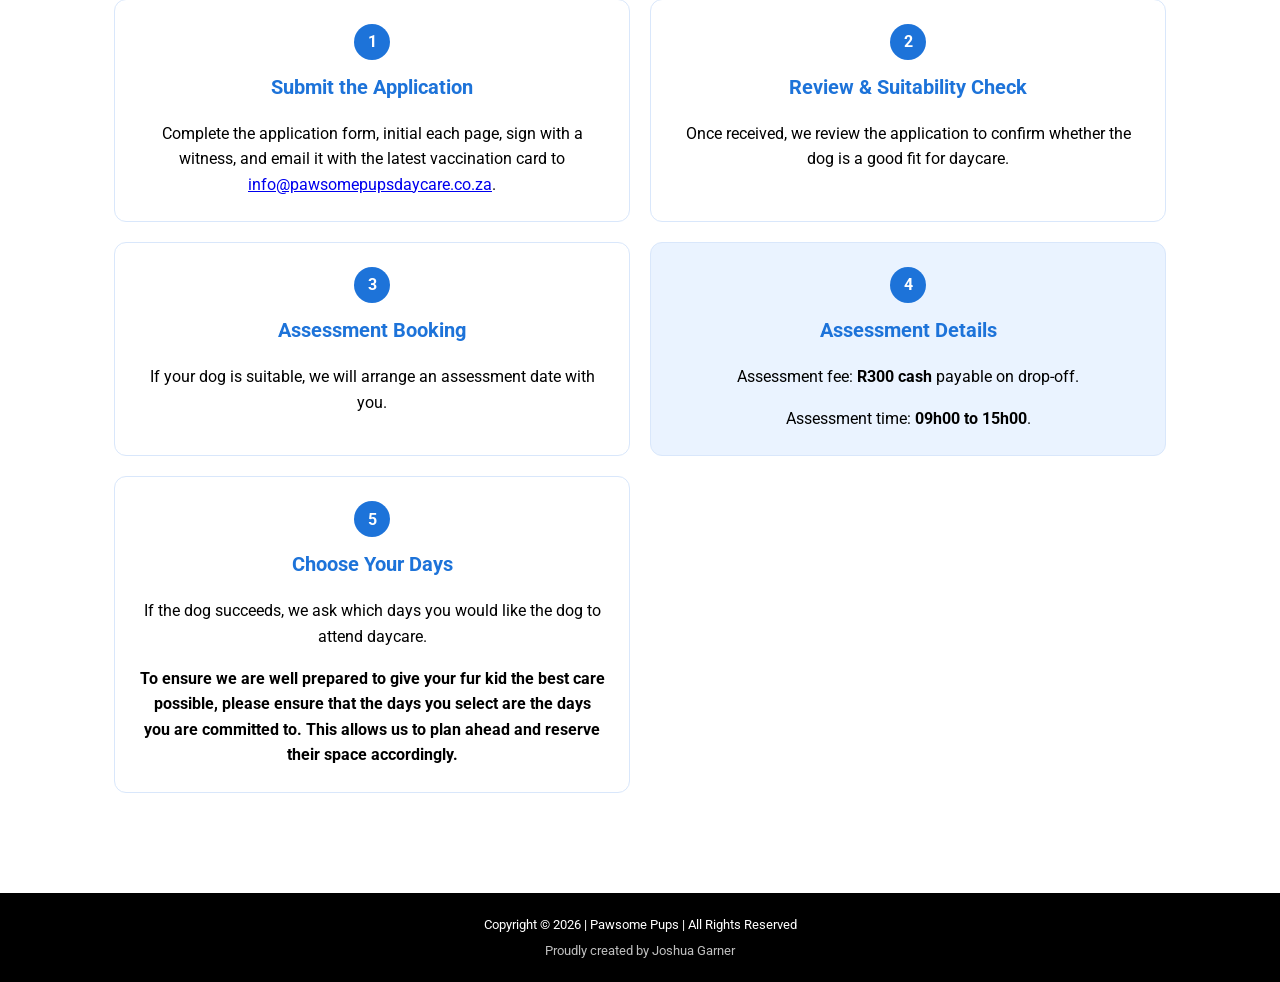
==== commit bf15271b: "Contact Icons" ====
--- a/booking.html
+++ b/booking.html
@@ -186,10 +186,10 @@
         
     </div>
 
-  <div class="footer">
-    <p>Copyright &copy; 2024 | Pawsome Pups | All Rights Reserved</p>
-    <p class="creator">Proudly created by <a href="http://joshuagarnerwebsite.com" target="_blank" class="creator-link">Joshua Garner</a></p>
-</div>
+  <footer class="footer">
+    <p>Copyright &copy; 2026 | Pawsome Pups | All Rights Reserved</p>
+    <p class="creator">Proudly created by <a href="http://joshuagarnerwebsite.com" target="_blank" rel="noopener noreferrer" class="creator-link">Joshua Garner</a></p>
+  </footer>
 
 
 <div id="socialMediaFloat" class="social-circle">
--- a/styles.css
+++ b/styles.css
@@ -716,6 +716,26 @@
   flex-direction: column;
   border-radius: 16px;
   transition: transform 0.3s ease, box-shadow 0.3s ease;
+}
+
+.product-card.service-card-reveal {
+  opacity: 0;
+  transform: translateY(14px);
+  transition: opacity 650ms ease, transform 650ms ease;
+}
+
+.product-card.service-card-reveal.is-visible {
+  opacity: 1;
+  transform: translateY(0);
+}
+
+@media (prefers-reduced-motion: reduce) {
+  .product-card.service-card-reveal,
+  .product-card.service-card-reveal.is-visible {
+    opacity: 1;
+    transform: none;
+    transition: none;
+  }
 }
 
 @media (max-width: 768px) {
@@ -1191,6 +1211,12 @@
   padding: 15px 25px;
   box-shadow: 0 2px 5px rgba(0,0,0,0.1);
   border-radius: 5px;
+}
+
+.contact-info-icon {
+  margin-right: 8px;
+  color: #111;
+  font-size: 15px;
 }
 
 @media (max-width: 480px) {
@@ -1725,3 +1751,108 @@
   }
 }
 
+/* Shared typography and compact contact icon styling */
+body {
+  font-family: 'Roboto', Arial, sans-serif;
+  font-size: 16px;
+  line-height: 1.6;
+}
+
+.title h2,
+.rates-heading h2 {
+  font-family: inherit;
+  font-size: 28px;
+  font-weight: 700;
+  line-height: 1.25;
+  margin: 0;
+}
+
+.about-copy h3,
+.product-card h3,
+.facility-card h3,
+.rate-card h3,
+.contact-page-card h3,
+.doc-card h3,
+.step-card h3 {
+  font-family: inherit;
+  font-size: 20px;
+  font-weight: 700;
+  line-height: 1.35;
+}
+
+.about-copy p,
+.services-page-intro p,
+.product-card p,
+.rates-intro p,
+.rate-card > p,
+.contact-section p,
+.booking-intro p,
+.doc-card p,
+.step-card p,
+.contact-info p {
+  font-family: inherit;
+  font-size: 16px;
+  line-height: 1.6;
+}
+
+.contact-section {
+  font-family: inherit;
+}
+
+.contact-page-actions .booking-button {
+  display: inline-flex;
+  align-items: center;
+  justify-content: center;
+  gap: 8px;
+}
+
+.contact-page-actions .booking-button i {
+  color: #fff;
+  font-size: 15px;
+}
+
+.footer {
+  padding: 16px 20px;
+}
+
+.footer p {
+  margin: 6px 0;
+  font-size: 13px;
+  line-height: 1.5;
+}
+
+.footer .creator {
+  opacity: 0.75;
+}
+
+@media (max-width: 480px) {
+  .title h2,
+  .rates-heading h2 {
+    font-size: 24px;
+  }
+
+  .about-copy h3,
+  .product-card h3,
+  .facility-card h3,
+  .rate-card h3,
+  .contact-page-card h3,
+  .doc-card h3,
+  .step-card h3 {
+    font-size: 18px;
+  }
+
+  .about-copy p,
+  .services-page-intro p,
+  .product-card p,
+  .rates-intro p,
+  .rate-card > p,
+  .contact-section p,
+  .booking-intro p,
+  .doc-card p,
+  .step-card p,
+  .contact-info p {
+    font-size: 15px;
+  }
+
+}
+
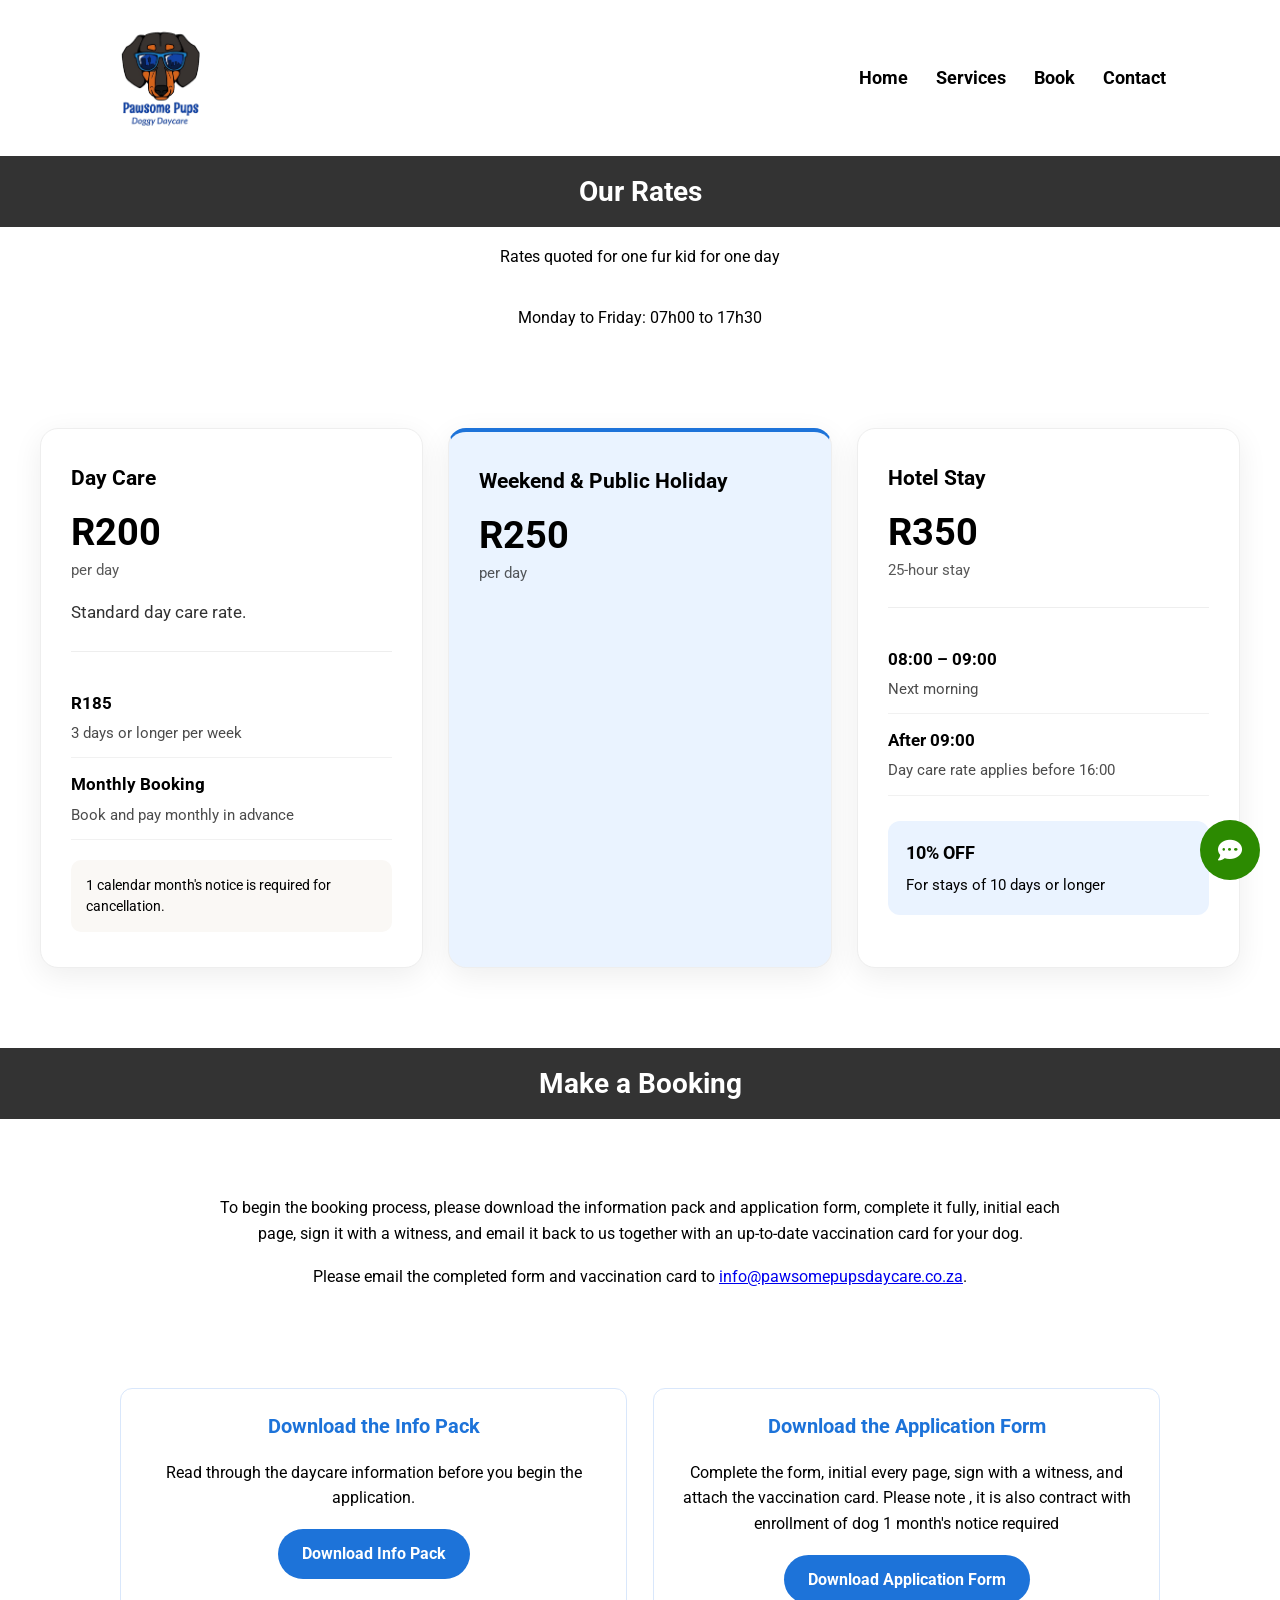
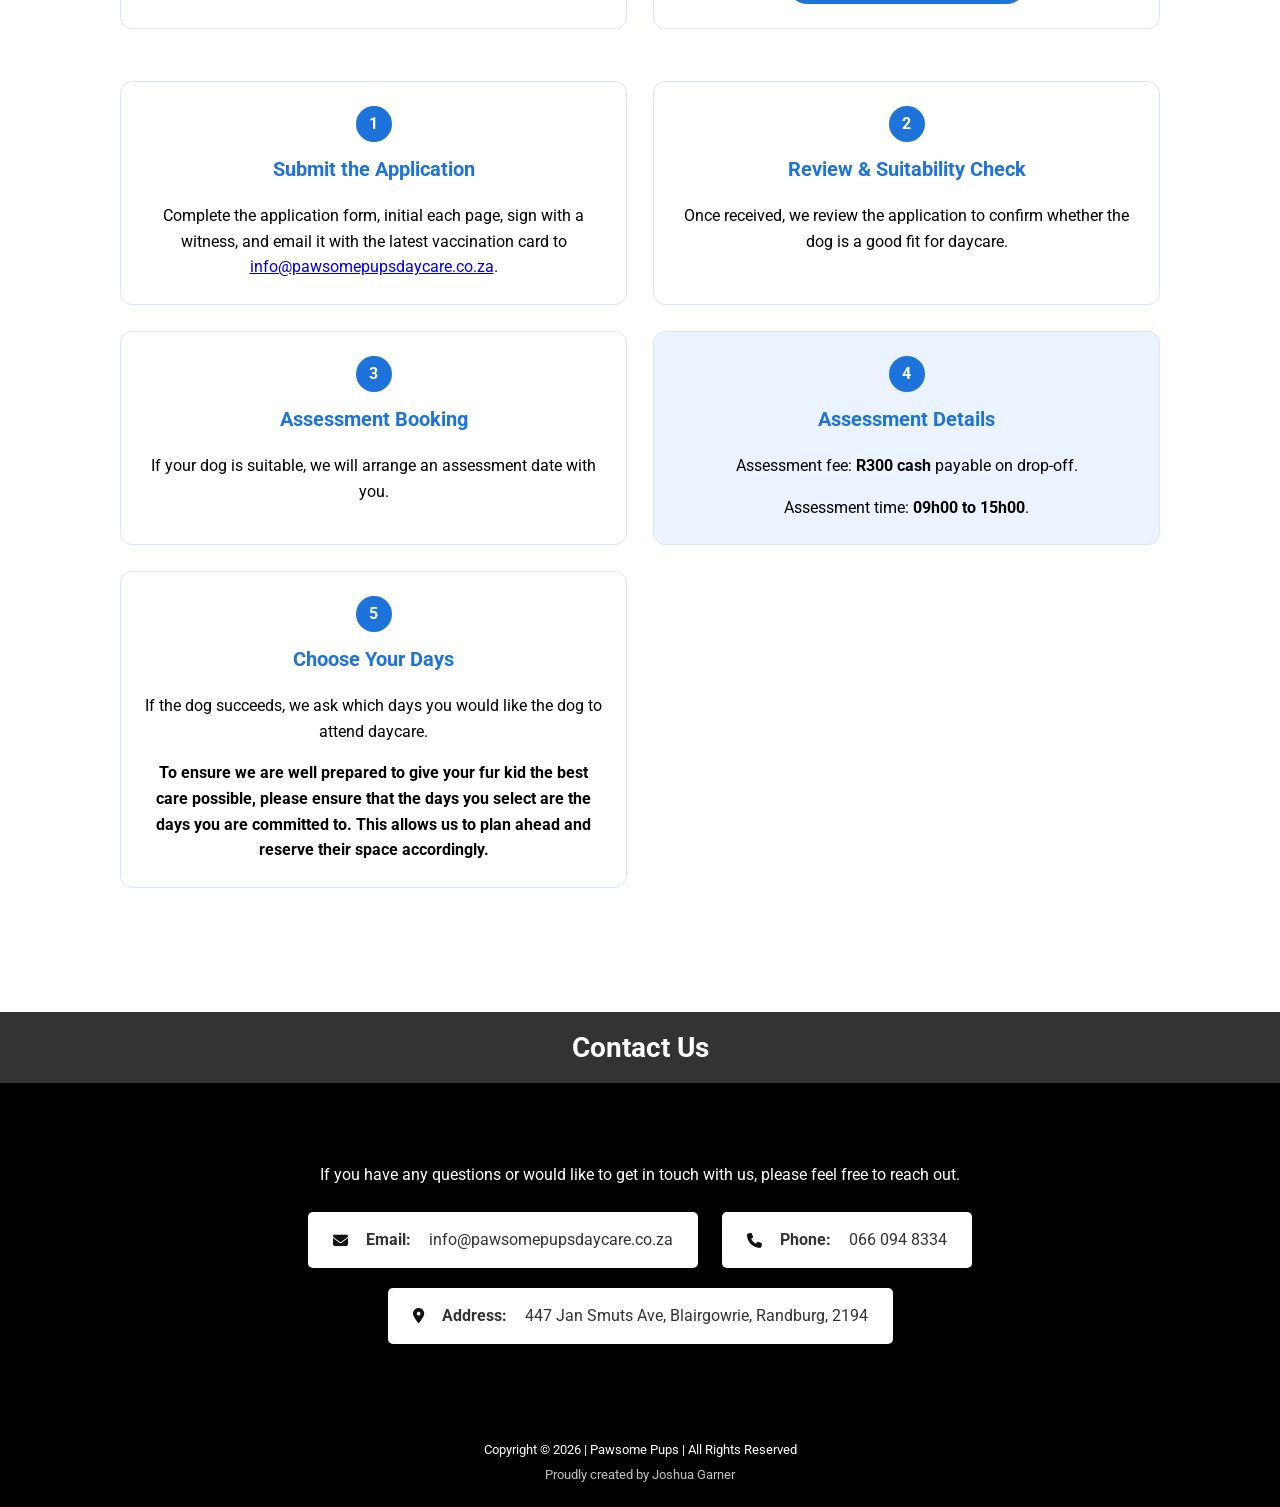
==== commit f00ed639: "footer footer" ====
--- a/booking.html
+++ b/booking.html
@@ -186,6 +186,18 @@
         
     </div>
 
+  <div class="title"><h2>Contact Us</h2></div>
+  <section class="contact-section" id="contact">
+    <div class="container">
+      <p>If you have any questions or would like to get in touch with us, please feel free to reach out.</p>
+      <div class="contact-info">
+        <p><i class="fas fa-envelope contact-info-icon" aria-hidden="true"></i><strong>Email:</strong> info@pawsomepupsdaycare.co.za</p>
+        <p><i class="fas fa-phone contact-info-icon" aria-hidden="true"></i><strong>Phone:</strong> 066 094 8334</p>
+        <p><i class="fas fa-map-marker-alt contact-info-icon" aria-hidden="true"></i><strong>Address:</strong> 447 Jan Smuts Ave, Blairgowrie, Randburg, 2194</p>
+      </div>
+    </div>
+  </section>
+
   <footer class="footer">
     <p>Copyright &copy; 2026 | Pawsome Pups | All Rights Reserved</p>
     <p class="creator">Proudly created by <a href="http://joshuagarnerwebsite.com" target="_blank" rel="noopener noreferrer" class="creator-link">Joshua Garner</a></p>
--- a/styles.css
+++ b/styles.css
@@ -294,7 +294,7 @@
 
 .about-section,
 .services-section {
-  padding: 20px;
+  padding: 36px 24px;
   text-align: center;
   width: 100%;
 }
@@ -302,14 +302,14 @@
 @media (max-width: 768px) {
   .about-section,
   .services-section {
-    padding: 15px;
+    padding: 28px 18px;
   }
 }
 
 @media (max-width: 480px) {
   .about-section,
   .services-section {
-    padding: 10px;
+    padding: 24px 14px;
   }
 }
 
@@ -637,20 +637,20 @@
   font-size: 26px;
   text-align: center;
   margin: 0;
-  padding: 10px 0;
+  padding: 18px 0;
 }
 
 @media (max-width: 768px) {
   .title {
     font-size: 22px;
-    padding: 8px 0;
+    padding: 15px 0;
   }
 }
 
 @media (max-width: 480px) {
   .title {
     font-size: 18px;
-    padding: 6px 0;
+    padding: 12px 0;
   }
 }
 
@@ -768,13 +768,13 @@
 .services-page-intro {
   max-width: 1100px;
   margin: 0 auto;
-  padding: 30px 20px 0;
+  padding: 44px 24px 32px;
   text-align: center;
 }
 
 @media (max-width: 480px) {
   .services-page-intro {
-    padding: 15px 10px 0;
+    padding: 28px 16px 24px;
   }
 }
 
@@ -804,24 +804,25 @@
 }
 
 .services-page-services {
-  padding-top: 10px;
+  padding-top: 24px;
+  padding-bottom: 36px;
 }
 
 .facilities-section {
   max-width: 1200px;
   margin: 0 auto;
-  padding: 30px 20px 50px;
+  padding: 48px 24px 64px;
 }
 
 @media (max-width: 768px) {
   .facilities-section {
-    padding: 20px 15px 30px;
+    padding: 36px 18px 48px;
   }
 }
 
 @media (max-width: 480px) {
   .facilities-section {
-    padding: 15px 10px 20px;
+    padding: 28px 14px 36px;
   }
 }
 
@@ -1138,7 +1139,7 @@
   }
 }
 .contact-section {
-  padding: 50px 0;
+  padding: 64px 0;
   background-color: #000;
   color: #fff;
   font-family: 'Helvetica Neue', Helvetica, Arial, sans-serif;
@@ -1146,13 +1147,13 @@
 
 @media (max-width: 768px) {
   .contact-section {
-    padding: 30px 0;
+    padding: 48px 0;
   }
 }
 
 @media (max-width: 480px) {
   .contact-section {
-    padding: 20px 0;
+    padding: 36px 0;
   }
 }
 
@@ -1206,7 +1207,10 @@
 .contact-info p {
   background: #fff;
   color: #333;
-  display: inline-block;
+  display: inline-flex;
+  align-items: center;
+  gap: 14px;
+  max-width: 100%;
   margin: 10px;
   padding: 15px 25px;
   box-shadow: 0 2px 5px rgba(0,0,0,0.1);
@@ -1214,14 +1218,19 @@
 }
 
 .contact-info-icon {
-  margin-right: 8px;
+  flex: 0 0 auto;
+  margin-right: 4px;
   color: #111;
   font-size: 15px;
 }
 
+.contact-info strong {
+  margin-right: 4px;
+}
+
 @media (max-width: 480px) {
   .contact-info p {
-    display: block;
+    display: flex;
     margin: 10px 0;
     padding: 12px 15px;
     font-size: 14px;
@@ -1275,7 +1284,8 @@
   justify-content: center;
   gap: 16px;
   flex-wrap: wrap;
-  margin-top: 28px;
+  margin: 36px auto;
+  padding: 0 20px;
 }
 
 @media (max-width: 480px) {
@@ -1291,7 +1301,7 @@
 
 .contact-map-wrap {
   max-width: 1100px;
-  margin: 0 auto 40px;
+  margin: 40px auto 56px;
   padding: 0 20px;
 }
 
@@ -1402,7 +1412,7 @@
   max-width: 1100px;
   height: 100%;
   margin: 0 auto;
-  padding: 40px 24px 60px;
+  padding: 56px 30px 72px;
   background-color: #fff;
   border-radius: 12px;
   text-align: center;
@@ -1410,7 +1420,7 @@
 
 @media (max-width: 480px) {
   .booking-section {
-    padding: 20px 15px 40px;
+    padding: 32px 18px 48px;
   }
 }
 
@@ -1442,8 +1452,8 @@
 .booking-docs {
   display: grid;
   grid-template-columns: repeat(2, minmax(0, 1fr));
-  gap: 20px;
-  margin: 30px 0 40px;
+  gap: 26px;
+  margin: 40px 0 52px;
 }
 
 @media (max-width: 768px) {
@@ -1511,8 +1521,8 @@
 .booking-steps {
   display: grid;
   grid-template-columns: repeat(2, minmax(0, 1fr));
-  gap: 20px;
-  margin: 0 auto 40px;
+  gap: 26px;
+  margin: 0 auto 52px;
 }
 
 @media (max-width: 768px) {
@@ -1825,6 +1835,31 @@
   opacity: 0.75;
 }
 
+.rate-card h3 {
+  font-size: 21px;
+}
+
+.rate-card > p {
+  font-size: 17px;
+}
+
+.price small {
+  font-size: 15px;
+}
+
+.rate-detail strong {
+  font-size: 17px;
+}
+
+.rate-detail span,
+.discount span {
+  font-size: 15px;
+}
+
+.rate-note p {
+  font-size: 14px;
+}
+
 @media (max-width: 480px) {
   .title h2,
   .rates-heading h2 {
@@ -1854,5 +1889,27 @@
     font-size: 15px;
   }
 
-}
-
+  .rate-card h3 {
+    font-size: 19px;
+  }
+
+  .rate-card > p {
+    font-size: 16px;
+  }
+
+  .price small,
+  .rate-detail span,
+  .discount span {
+    font-size: 14px;
+  }
+
+  .rate-detail strong {
+    font-size: 16px;
+  }
+
+  .rate-note p {
+    font-size: 14px;
+  }
+
+}
+
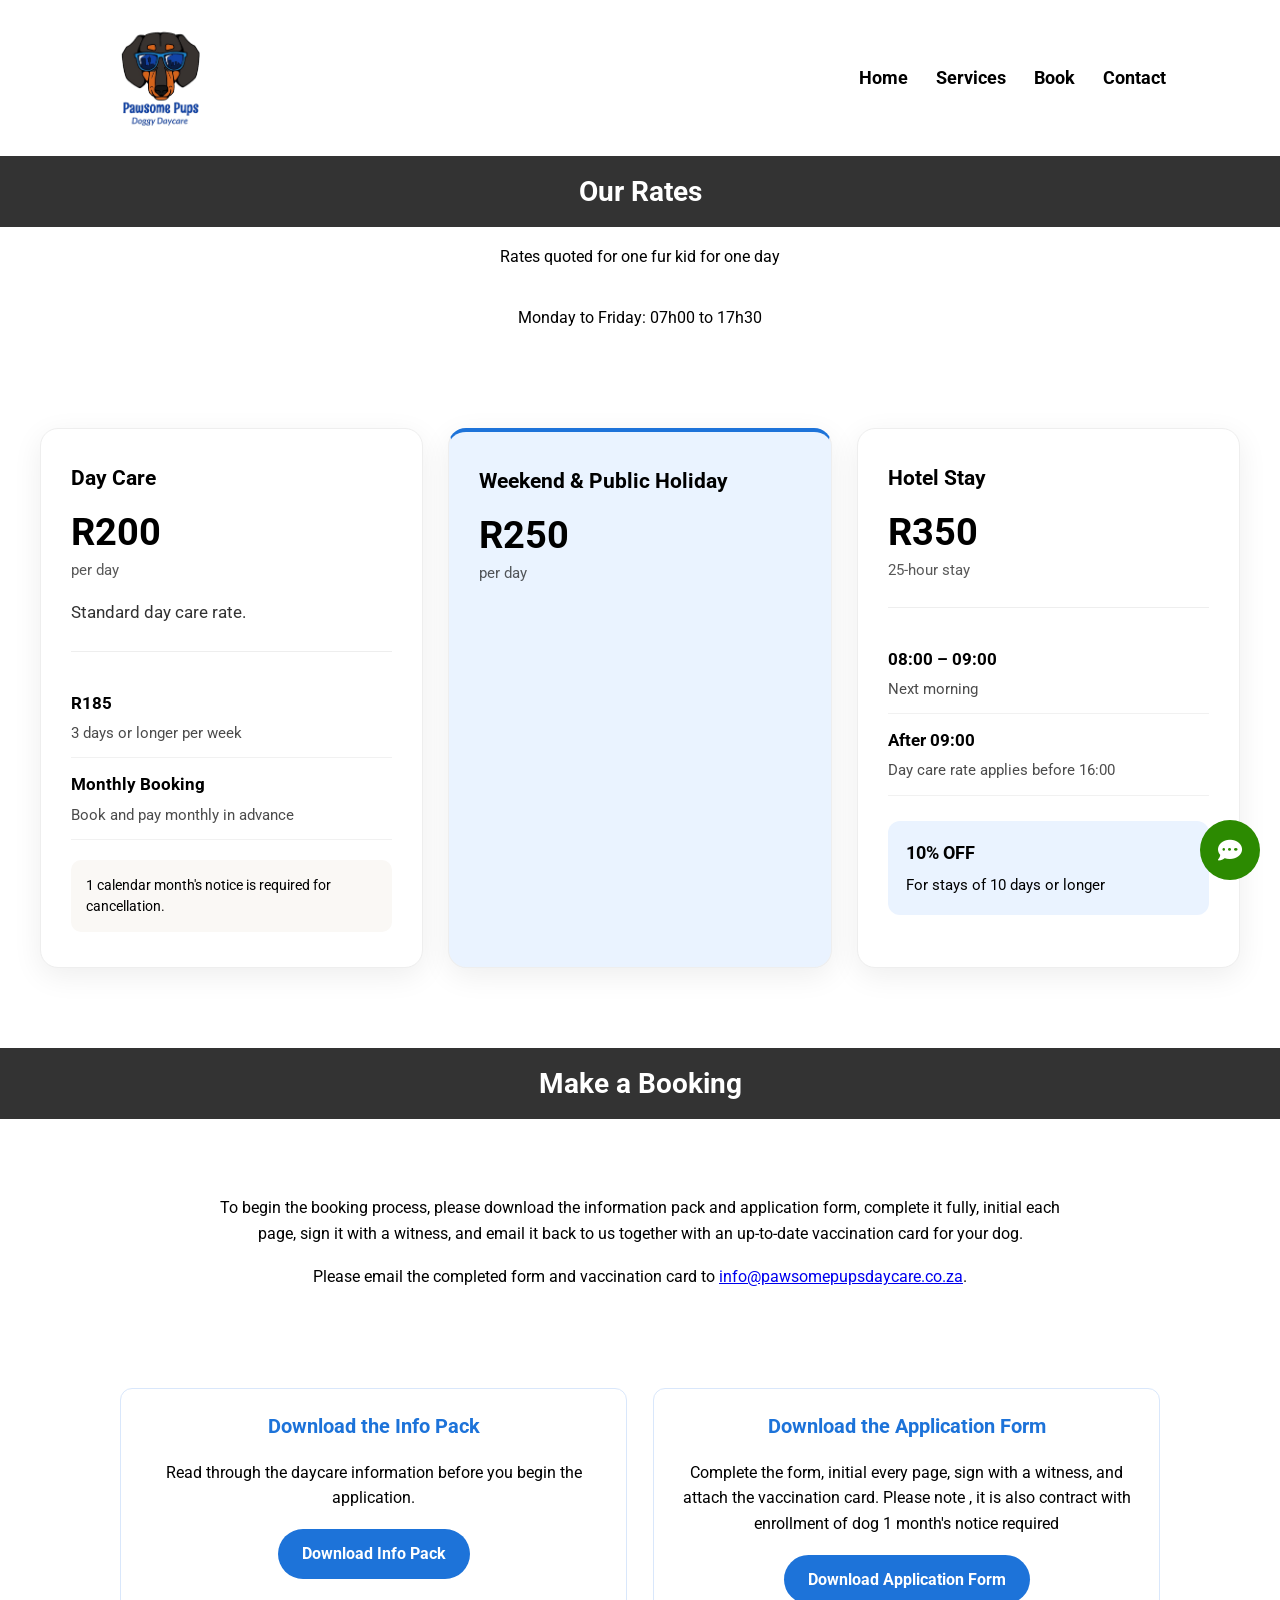
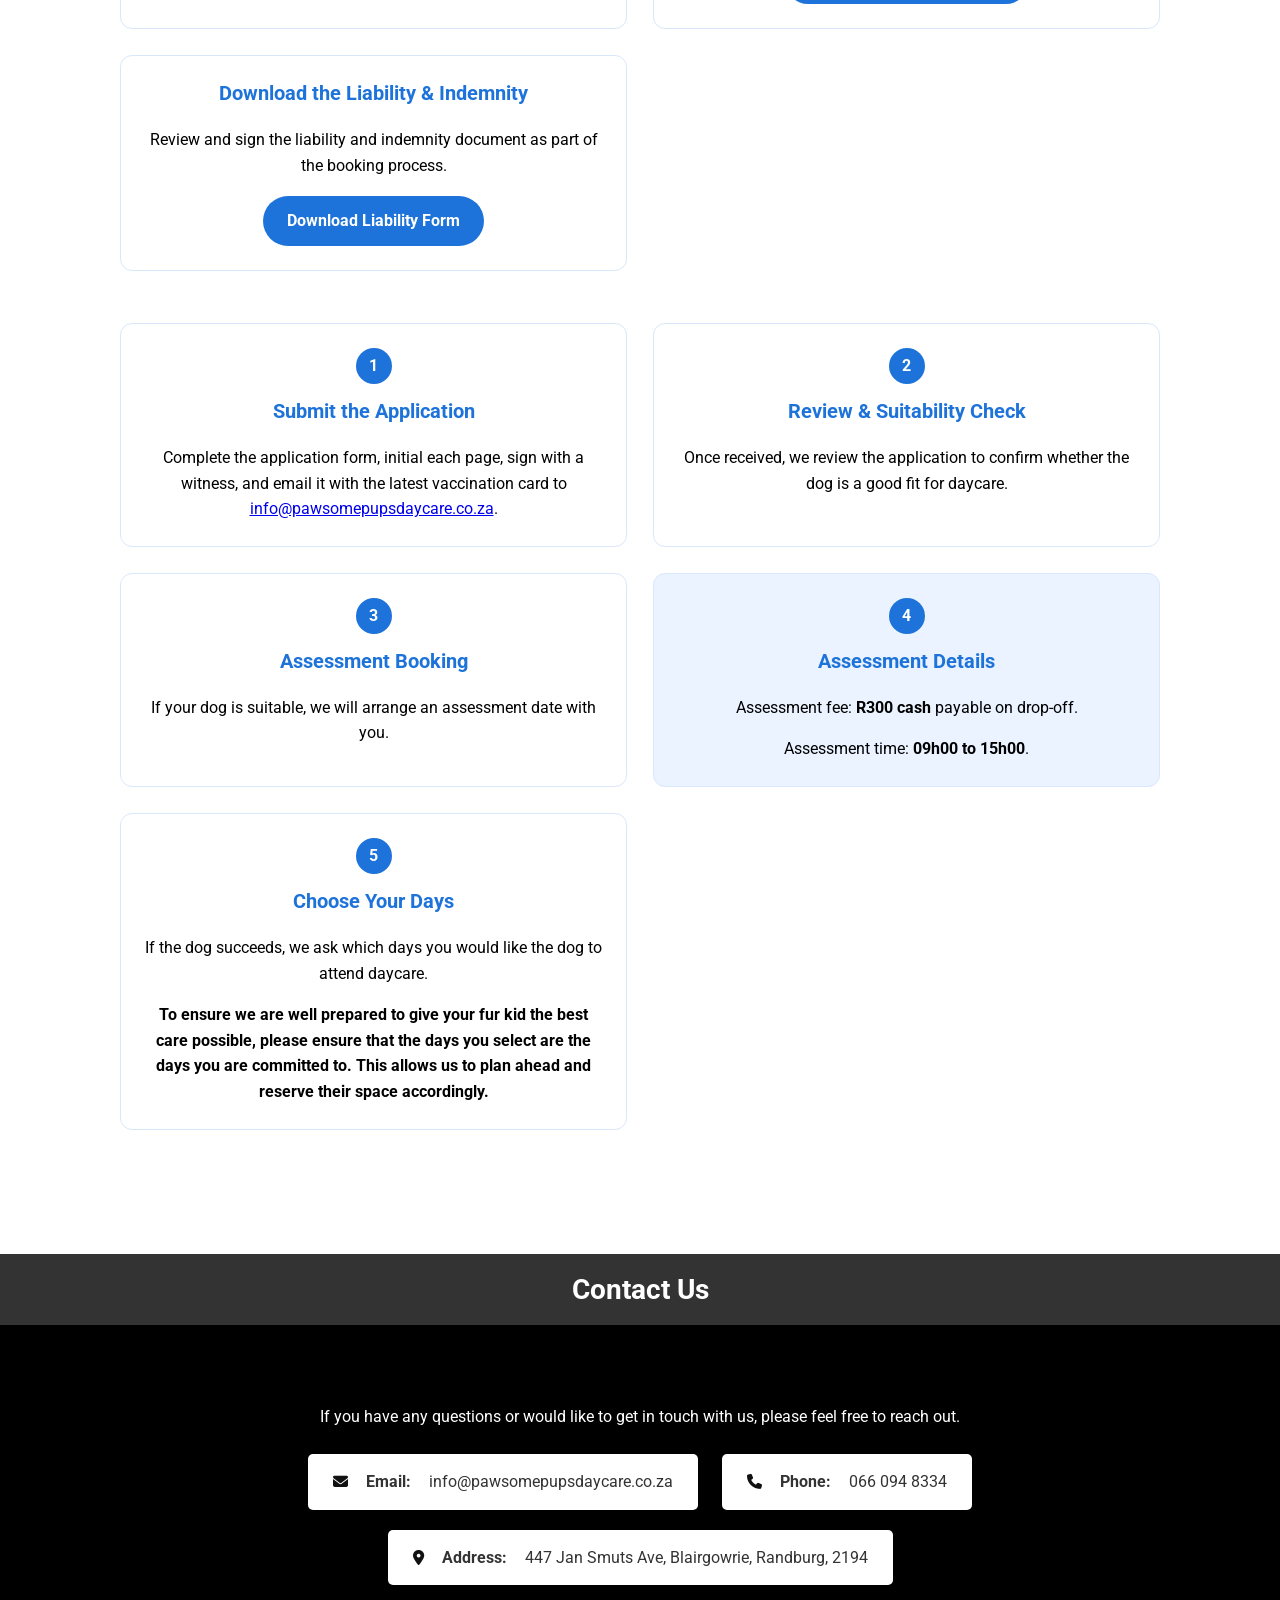
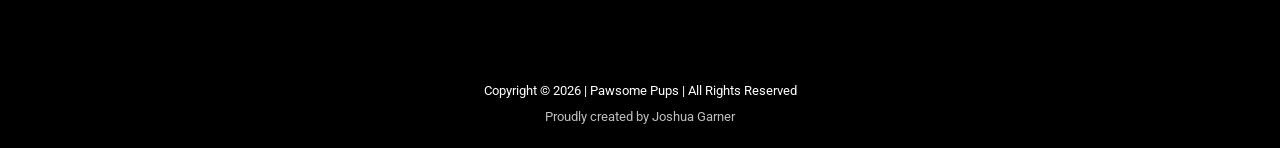
==== commit abc9c5d9: "doc" ====
--- a/booking.html
+++ b/booking.html
@@ -147,6 +147,12 @@
                 <p>Complete the form, initial every page, sign with a witness, and attach the vaccination card. Please note , it is also contract with enrollment of dog 1 month's notice required</p>
                 <a href="pdf/Pawsome Pups Doggy Daycare Application Form 092026.pdf" download class="doc-button">Download Application Form</a>
             </div>
+
+            <div class="doc-card">
+                <h3>Download the Liability &amp; Indemnity</h3>
+                <p>Review and sign the liability and indemnity document as part of the booking process.</p>
+                <a href="pdf/Liability and Indemnity V01 2026.pdf" download class="doc-button">Download Liability Form</a>
+            </div>
         </div>
 
         <div class="booking-steps">
@@ -208,14 +214,14 @@
     <div class="social-icon" id="socialToggle">
         <i class="fas fa-comment-dots"></i>
     </div>
-    <a href="https://facebook.com" class="social-icon hidden" target="_blank">
+    <a href="mailto:info@pawsomepupsdaycare.co.za" class="social-icon hidden" target="_blank" rel="noopener noreferrer">
         <i class="fa fa-envelope"></i>
     </a>
-    <a href="https://twitter.com" class="social-icon hidden" target="_blank">
+    <a href="tel:+27660948334" class="social-icon hidden" target="_blank" rel="noopener noreferrer">
         <i class="fa fa-phone"></i>
     </a>
-    <a href="https://instagram.com" class="social-icon hidden" target="_blank">
-        <i class="fab fa-whatsapp"></i>
+    <a href="mailto:info@pawsomepupsdaycare.co.za" class="social-icon hidden" target="_blank" rel="noopener noreferrer">
+        <i class="fa fa-envelope"></i>
     </a>
 </div>
 
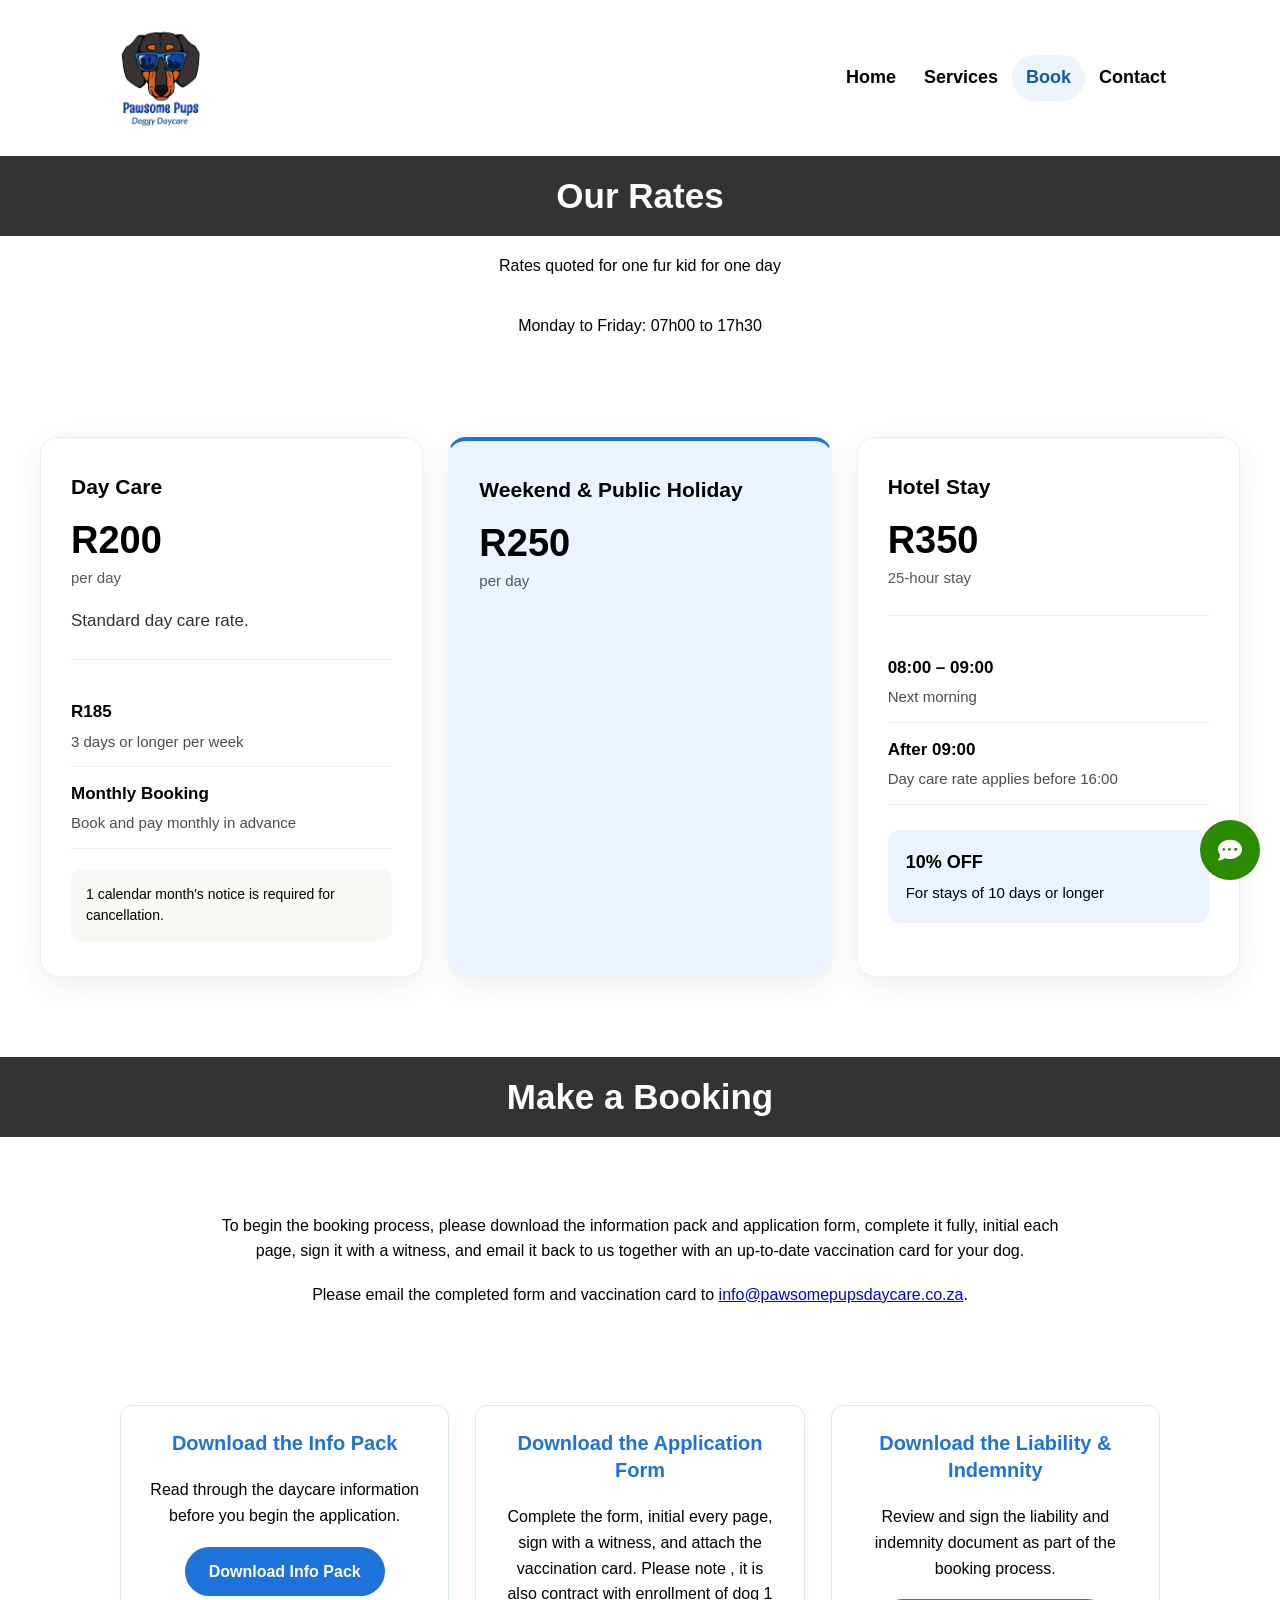
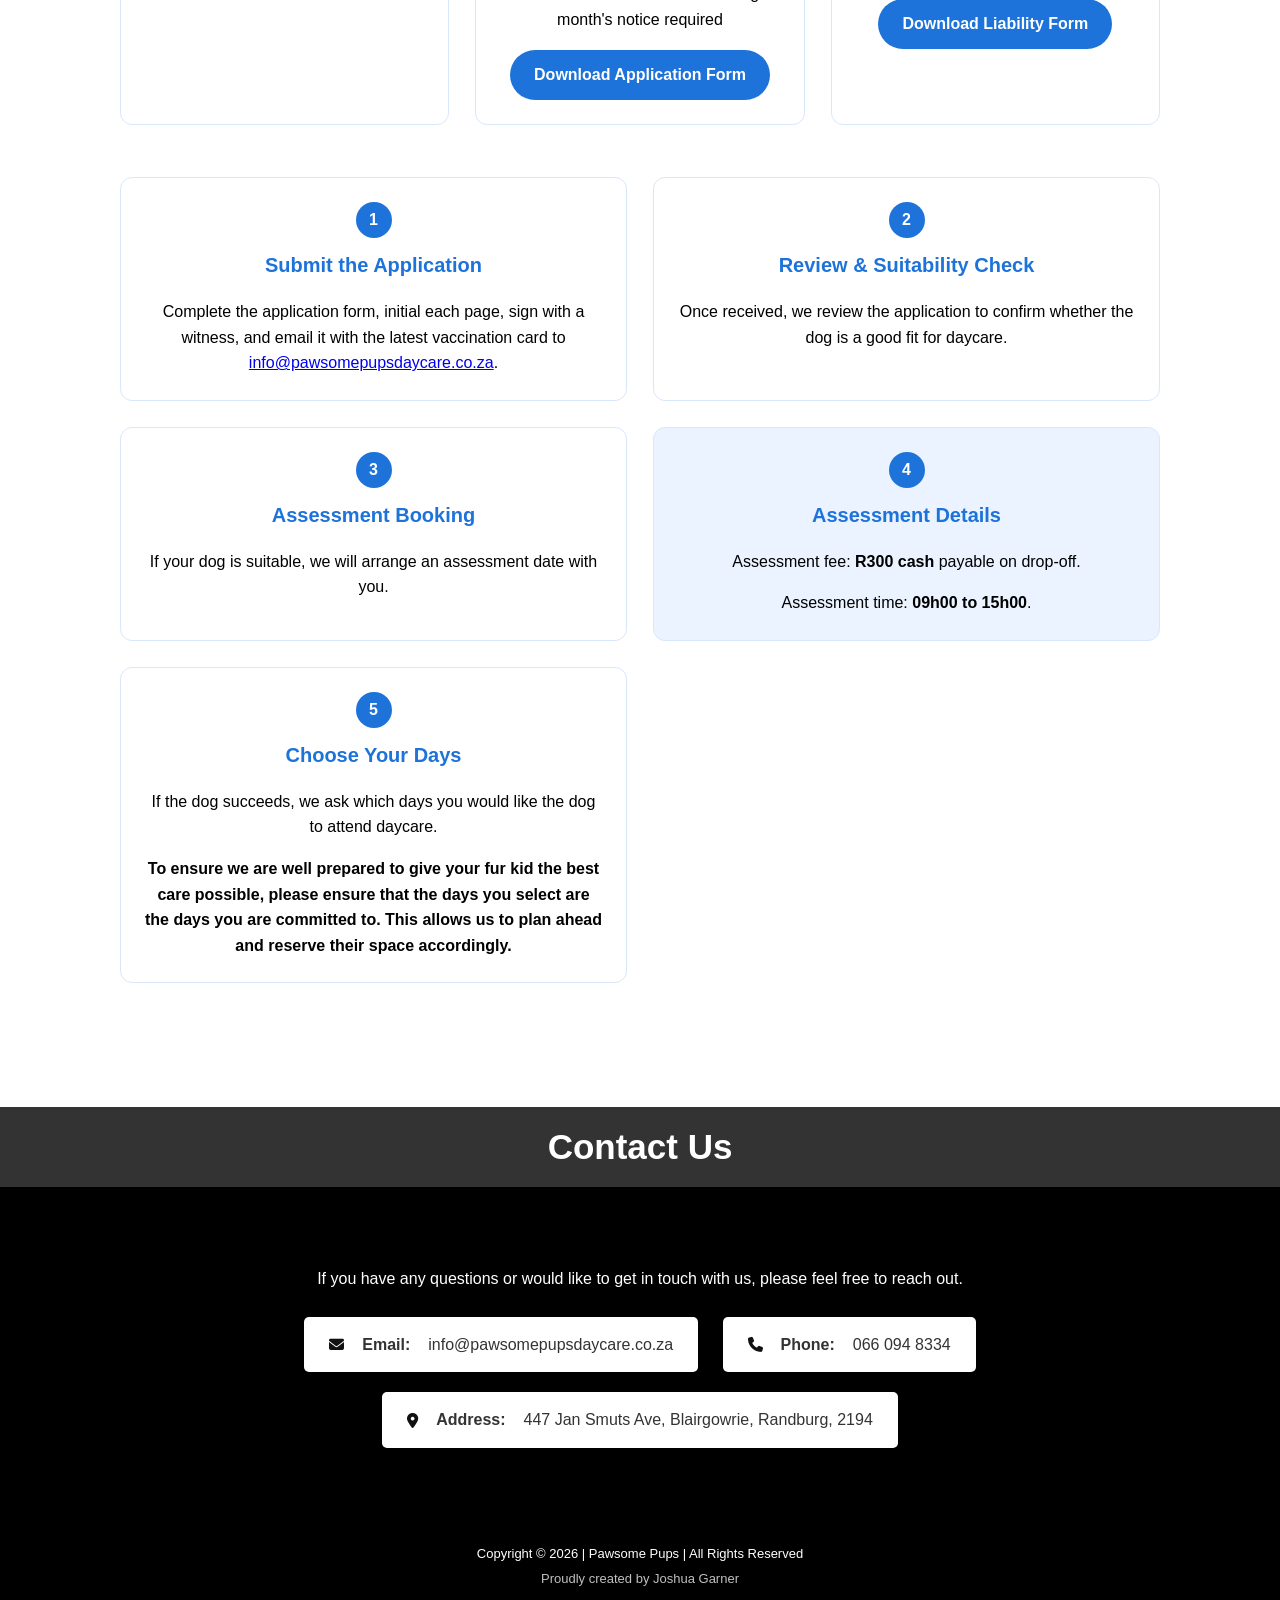
==== commit e104873a: "Updates" ====
--- a/booking.html
+++ b/booking.html
@@ -21,7 +21,7 @@
         <div class="nav-group right-nav navbar">
             <a href="index.html">Home</a>
             <a href="services.html">Services</a>
-            <a href="booking.html">Book</a>
+            <a href="booking.html" class="active" aria-current="page">Book</a>
             <a href="contact.html">Contact</a>
         </div>
 
--- a/styles.css
+++ b/styles.css
@@ -1,5 +1,5 @@
 body {
-  font-family: 'Roboto', Arial, sans-serif;
+  font-family: 'Open Sans', Arial, sans-serif;
   margin: 0;
   padding: 0;
   overflow-x: hidden;
@@ -124,14 +124,20 @@
   text-decoration: none;
   font-size: 18px;
   margin-left: 0;
-  font-weight: bold;
+  font-weight: 700;
   line-height: 1.2;
   min-height: 46px;
+  border-radius: 999px;
+  transition: color 0.2s ease, background-color 0.2s ease;
+  font-family: 'Poppins', 'Open Sans', Arial, sans-serif;
 }
 
 .navbar a:hover,
-.nav-group a:hover {
-  background-color: #777;
+.nav-group a:hover,
+.navbar a.active,
+.nav-group a.active {
+  background-color: #edf4fb;
+  color: #1559a8;
 }
 
 .hero-section {
@@ -209,9 +215,13 @@
 }
 
 .hero-content h2 {
-  margin-top: 0;
-  font-size: 60px;
-  padding-bottom: 5px;
+  margin: 0 0 0;
+  font-size: 72px;
+  padding-bottom: 0;
+  font-family: 'Chewy', 'Segoe Print', 'Comic Sans MS', cursive;
+  font-weight: 400;
+  letter-spacing: 1px;
+  text-shadow: 2px 2px 0 rgba(3, 45, 84, 0.35);
 }
 
 @media (max-width: 768px) {
@@ -227,8 +237,7 @@
 }
 
 .hero-content p {
-  margin-top: 0;
-  margin-bottom: 20px;
+  margin: 0 0 16px;
   font-size: 30px;
 }
 
@@ -638,6 +647,22 @@
   text-align: center;
   margin: 0;
   padding: 18px 0;
+}
+
+.title h2,
+.home-page .title h2,
+.rates-heading h2 {
+  font-family: 'Poppins', 'Open Sans', Arial, sans-serif;
+}
+
+.home-page .title {
+  background-color: transparent;
+  color: #1f1f1f;
+}
+
+.home-page .services-title,
+.home-page .services-section {
+  background-color: #f5f5f5;
 }
 
 @media (max-width: 768px) {
@@ -1451,9 +1476,15 @@
 
 .booking-docs {
   display: grid;
-  grid-template-columns: repeat(2, minmax(0, 1fr));
+  grid-template-columns: repeat(3, minmax(0, 1fr));
   gap: 26px;
   margin: 40px 0 52px;
+}
+
+@media (max-width: 900px) {
+  .booking-docs {
+    grid-template-columns: repeat(2, minmax(0, 1fr));
+  }
 }
 
 @media (max-width: 768px) {
@@ -1763,20 +1794,13 @@
 
 /* Shared typography and compact contact icon styling */
 body {
-  font-family: 'Roboto', Arial, sans-serif;
+  font-family: 'Open Sans', Arial, sans-serif;
   font-size: 16px;
   line-height: 1.6;
 }
 
 .title h2,
-.rates-heading h2 {
-  font-family: inherit;
-  font-size: 28px;
-  font-weight: 700;
-  line-height: 1.25;
-  margin: 0;
-}
-
+.rates-heading h2,
 .about-copy h3,
 .product-card h3,
 .facility-card h3,
@@ -1784,7 +1808,24 @@
 .contact-page-card h3,
 .doc-card h3,
 .step-card h3 {
-  font-family: inherit;
+  font-family: 'Poppins', 'Open Sans', Arial, sans-serif;
+}
+
+.title h2,
+.rates-heading h2 {
+  font-size: 35px;
+  font-weight: 700;
+  line-height: 1.25;
+  margin: 0;
+}
+
+.about-copy h3,
+.product-card h3,
+.facility-card h3,
+.rate-card h3,
+.contact-page-card h3,
+.doc-card h3,
+.step-card h3 {
   font-size: 20px;
   font-weight: 700;
   line-height: 1.35;
@@ -1863,7 +1904,7 @@
 @media (max-width: 480px) {
   .title h2,
   .rates-heading h2 {
-    font-size: 24px;
+    font-size: 30px;
   }
 
   .about-copy h3,
@@ -1913,3 +1954,266 @@
 
 }
 
+/* Homepage refresh */
+.home-page .header {
+  position: sticky;
+  top: 0;
+  z-index: 20;
+  min-height: 76px;
+  padding-top: 6px;
+  padding-bottom: 6px;
+  box-shadow: 0 3px 18px rgba(24, 35, 48, 0.08);
+}
+
+.home-page .logo img {
+  max-height: 88px;
+}
+
+.home-page .navbar a {
+  border-radius: 999px;
+  transition: color 0.2s ease, background-color 0.2s ease;
+}
+
+.home-page .navbar a:hover {
+  background-color: #edf4fb;
+  color: #1559a8;
+}
+
+.home-page .hero-section {
+  height: min(72vh, 700px);
+  min-height: 480px;
+  background: #273039;
+}
+
+.home-page .hero-content {
+  width: min(100% - 36px, 900px);
+  padding: 30px 24px;
+}
+
+.home-page .hero-content h2 {
+  margin-bottom: 12px;
+  font-family: 'Chewy', 'Segoe Print', 'Comic Sans MS', cursive;
+  font-size: clamp(42px, 6vw, 76px);
+  font-weight: 800;
+  line-height: 1.08;
+  letter-spacing: 1px;
+  text-shadow: 0 3px 18px rgba(0, 0, 0, 0.28);
+}
+
+.home-page .hero-content p {
+  margin: 0 0 26px;
+  font-size: 22px;
+  font-weight: 700;
+  text-shadow: 0 2px 10px rgba(0, 0, 0, 0.4);
+}
+
+.home-page .hero-book-btn,
+.home-page .service-view-btn,
+.home-page .google-reviews-link {
+  background: #1768c4;
+  box-shadow: 0 8px 22px rgba(23, 104, 196, 0.24);
+}
+
+.home-page .hero-book-btn:hover,
+.home-page .service-view-btn:hover,
+.home-page .google-reviews-link:hover {
+  background: #12539d;
+}
+
+.home-page .about-section {
+  max-width: none;
+  margin: 0;
+  padding: 88px 24px;
+  border-radius: 0;
+  background: #fff;
+}
+
+.home-page .about-grid {
+  max-width: 1160px;
+  margin: 0 auto;
+  gap: clamp(32px, 6vw, 76px);
+}
+
+.home-page .about-image-placeholder {
+  height: clamp(300px, 38vw, 460px);
+  min-height: 0;
+  border-radius: 24px;
+  box-shadow: 0 18px 48px rgba(24, 35, 48, 0.14);
+}
+
+.home-page .about-image-placeholder img {
+  border-radius: inherit;
+}
+
+.home-page .about-copy h3 {
+  margin: 0 0 18px;
+  color: #182b3d;
+  font-size: clamp(27px, 3vw, 38px);
+  line-height: 1.2;
+}
+
+.home-page .about-copy p {
+  color: #52606d;
+  font-size: 16px;
+  line-height: 1.75;
+}
+
+.home-page .services-title {
+  padding: 42px 18px 8px;
+}
+
+.home-page .services-section {
+  padding: 18px 24px 76px;
+  background-color: #f5f5f5;
+}
+
+.home-page .product-cards {
+  max-width: 1040px;
+  margin: 0 auto;
+  justify-content: center;
+  gap: 28px;
+}
+
+.home-page .product-card {
+  flex: 1 1 320px;
+  max-width: 470px;
+  margin: 0;
+  padding: 14px 14px 24px;
+  border: 1px solid rgba(24, 43, 61, 0.06);
+  border-radius: 22px;
+  background: #fff;
+  box-shadow: 0 12px 34px rgba(24, 43, 61, 0.08);
+}
+
+.home-page .product-card:hover {
+  transform: translateY(-5px);
+  box-shadow: 0 18px 42px rgba(24, 43, 61, 0.14);
+}
+
+.home-page .product-card img {
+  width: 100%;
+  height: clamp(190px, 23vw, 270px);
+  object-fit: cover;
+  object-position: center;
+  border-radius: 14px;
+}
+
+.home-page .product-card h3 {
+  margin: 18px 10px 0;
+  color: #182b3d;
+  font-size: 23px;
+}
+
+.home-page .service-view-btn {
+  margin-top: 14px;
+}
+
+.home-page .google-review-summary {
+  padding-top: 40px;
+}
+
+.home-page .testimonial-card {
+  border: 1px solid rgba(24, 43, 61, 0.06);
+  box-shadow: 0 14px 38px rgba(24, 43, 61, 0.1);
+}
+
+.home-page .testimonial-card:hover {
+  transform: translateY(-4px);
+}
+
+.home-page .contact-section {
+  background-color: #000;
+}
+
+.home-page .footer {
+  background-color: #000;
+}
+
+.facilities-gallery .facility-card img {
+  height: 320px;
+}
+
+@media (max-width: 768px) {
+  .home-page .header {
+    min-height: 72px;
+    padding-top: 4px;
+    padding-bottom: 4px;
+  }
+
+  .home-page .logo img {
+    max-height: 68px;
+  }
+
+  .home-page .hero-section {
+    height: 550px;
+    min-height: 0;
+  }
+
+  .home-page .about-section {
+    padding: 56px 22px;
+  }
+
+  .home-page .about-grid {
+    gap: 28px;
+  }
+
+  .home-page .about-image-placeholder {
+    height: min(62vw, 380px);
+  }
+
+  .home-page .services-section {
+    padding: 14px 20px 52px;
+  }
+
+  .home-page .product-card {
+    flex-basis: min(100%, 520px);
+  }
+
+  .home-page .product-card img {
+    height: clamp(220px, 45vw, 300px);
+  }
+}
+
+@media (max-width: 480px) {
+  .home-page .header {
+    min-height: 64px;
+  }
+
+  .home-page .logo img {
+    max-height: 58px;
+  }
+
+  .home-page .hero-section {
+    height: 480px;
+  }
+
+  .home-page .hero-content h2 {
+    font-size: 36px;
+    letter-spacing: 1px;
+  }
+
+  .home-page .hero-content p {
+    font-size: 17px;
+  }
+
+  .home-page .about-section {
+    padding: 42px 18px;
+  }
+
+  .home-page .about-image-placeholder {
+    height: 260px;
+  }
+
+  .home-page .services-title {
+    padding-top: 34px;
+  }
+
+  .home-page .services-section {
+    padding: 12px 16px 42px;
+  }
+
+  .home-page .product-card img {
+    height: 220px;
+  }
+}
+
